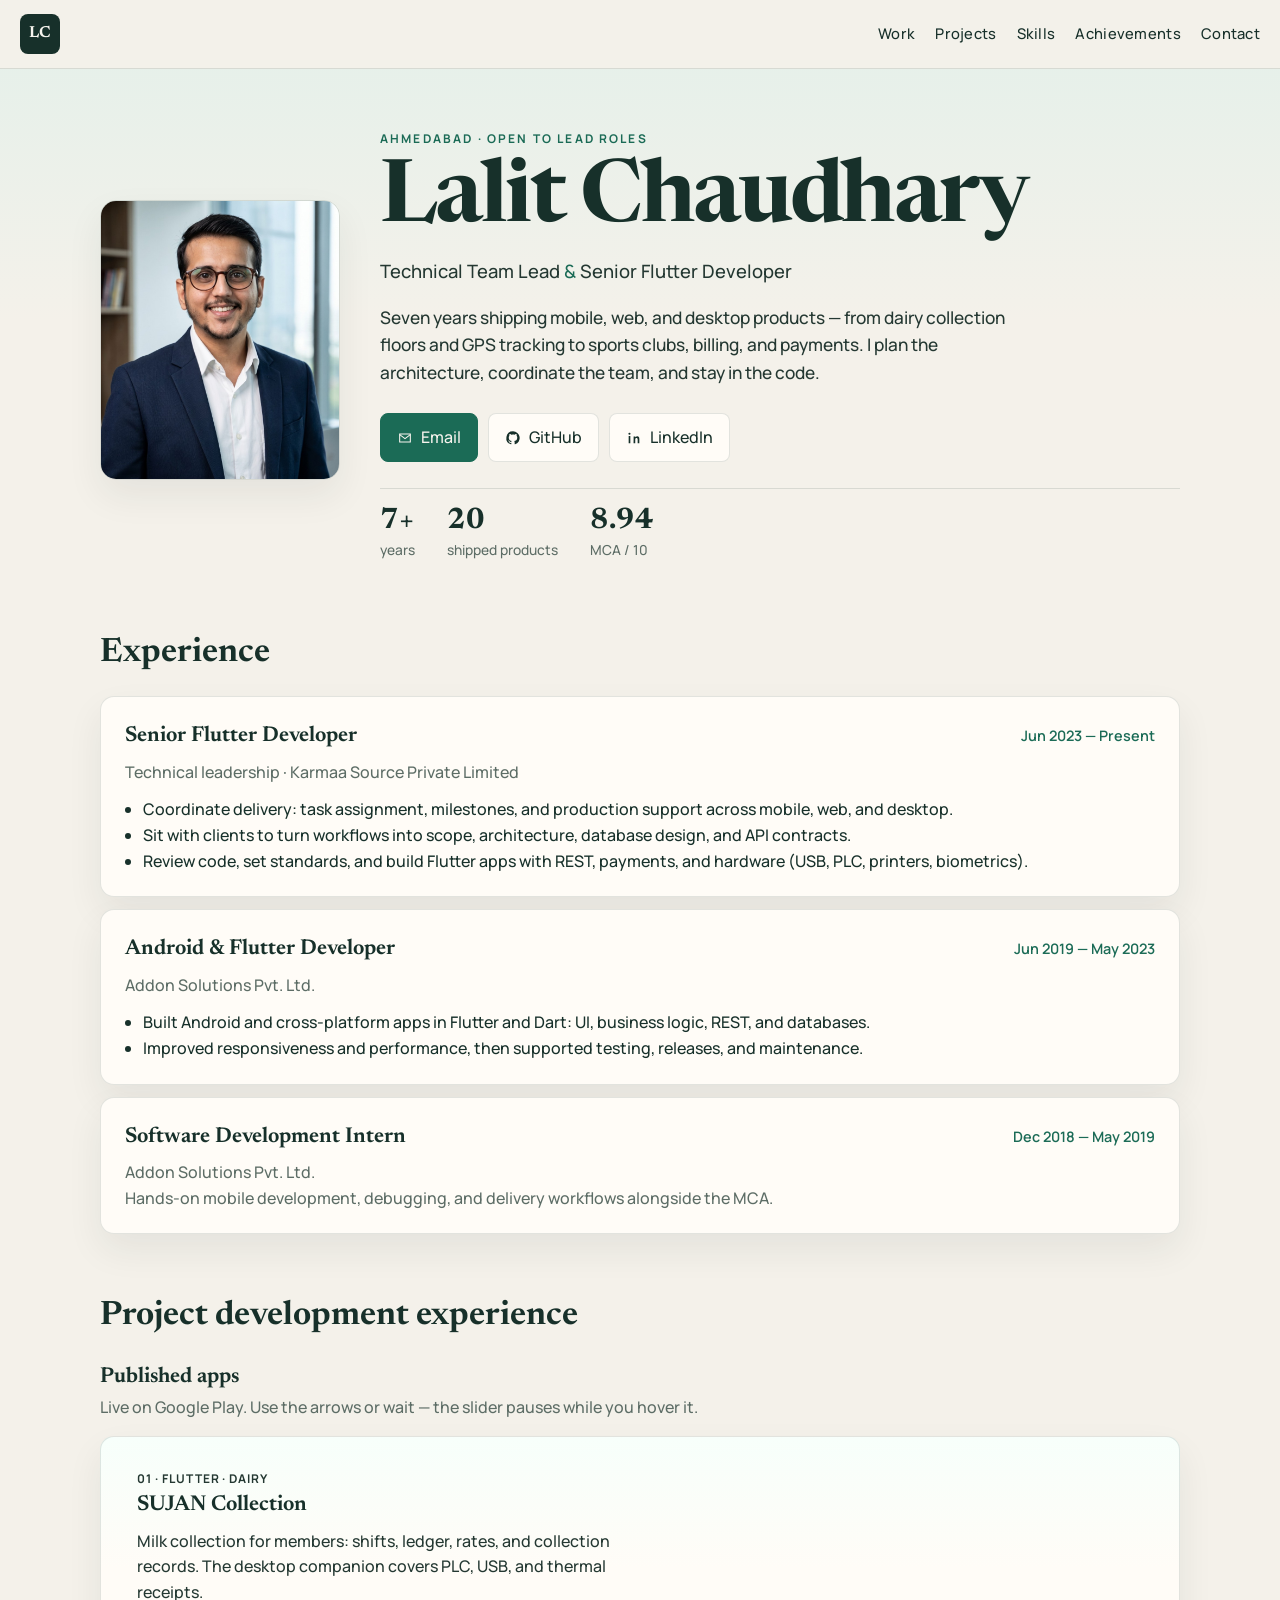
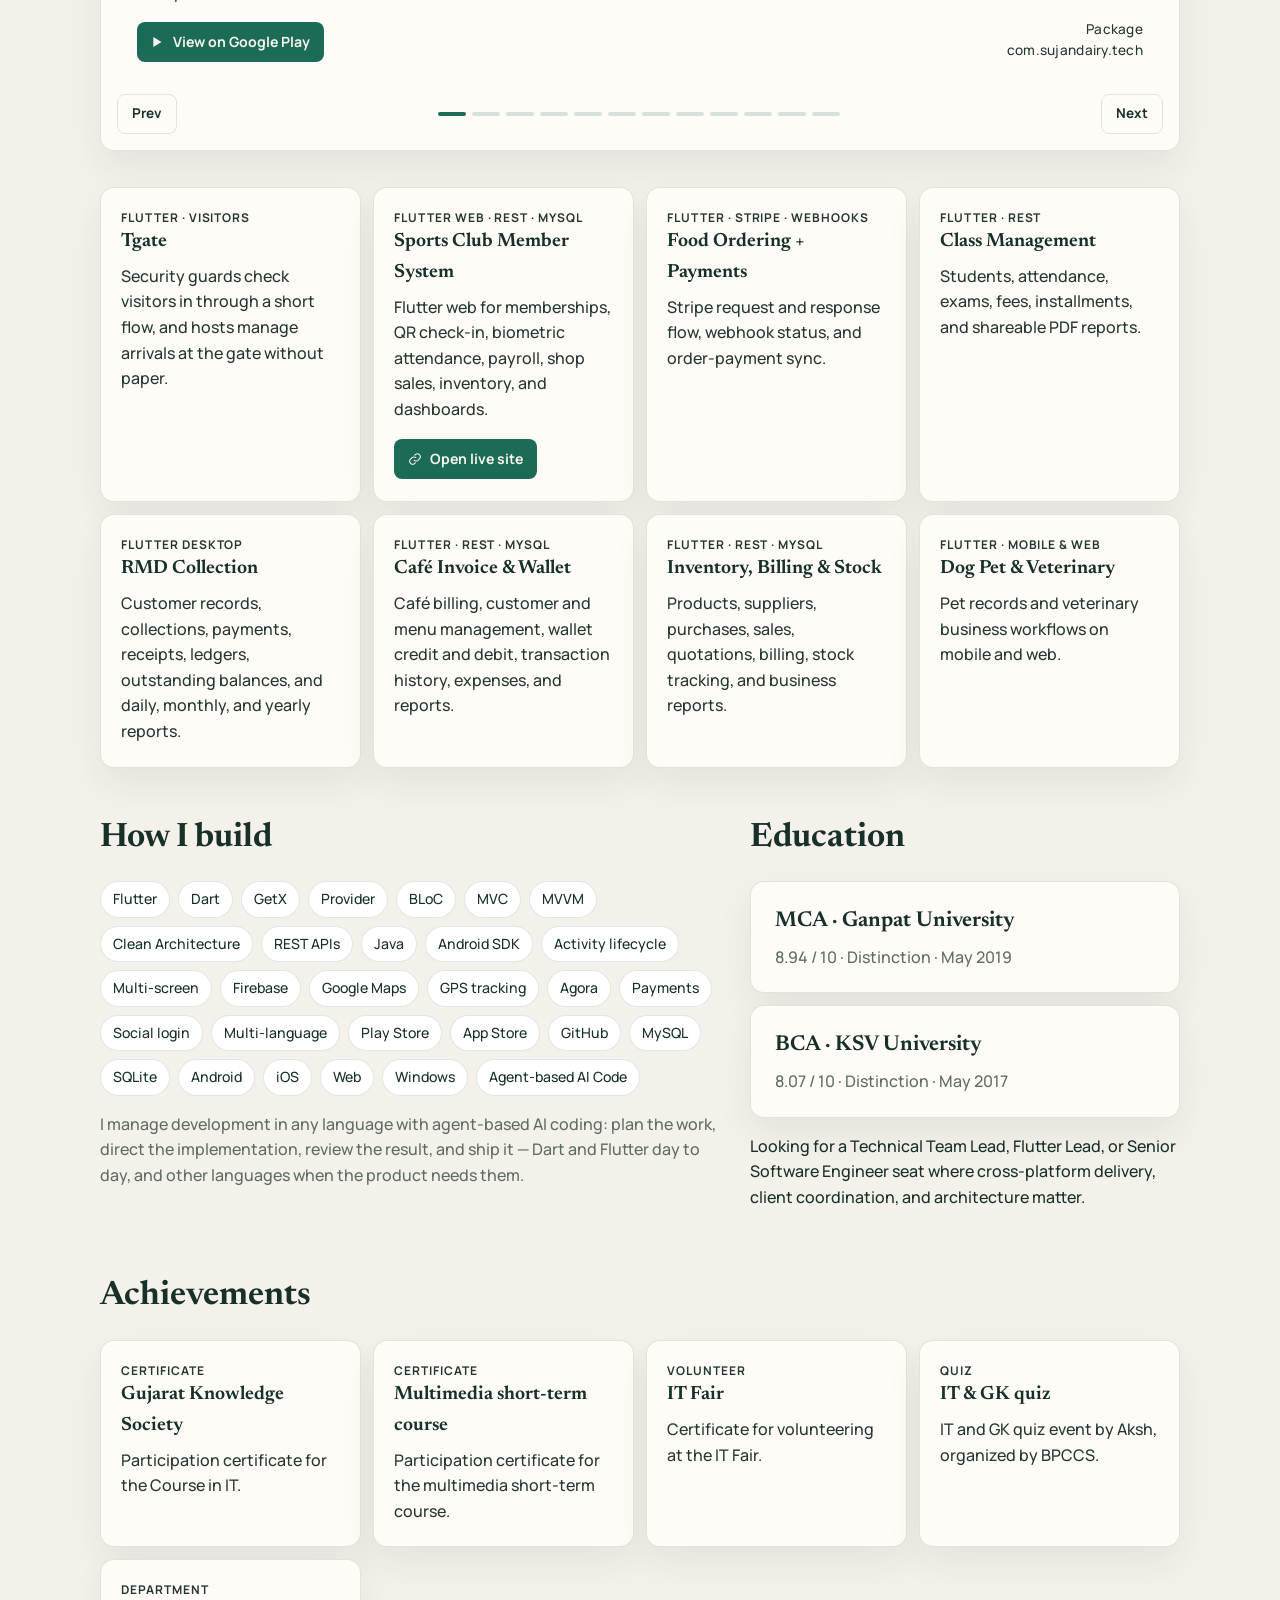
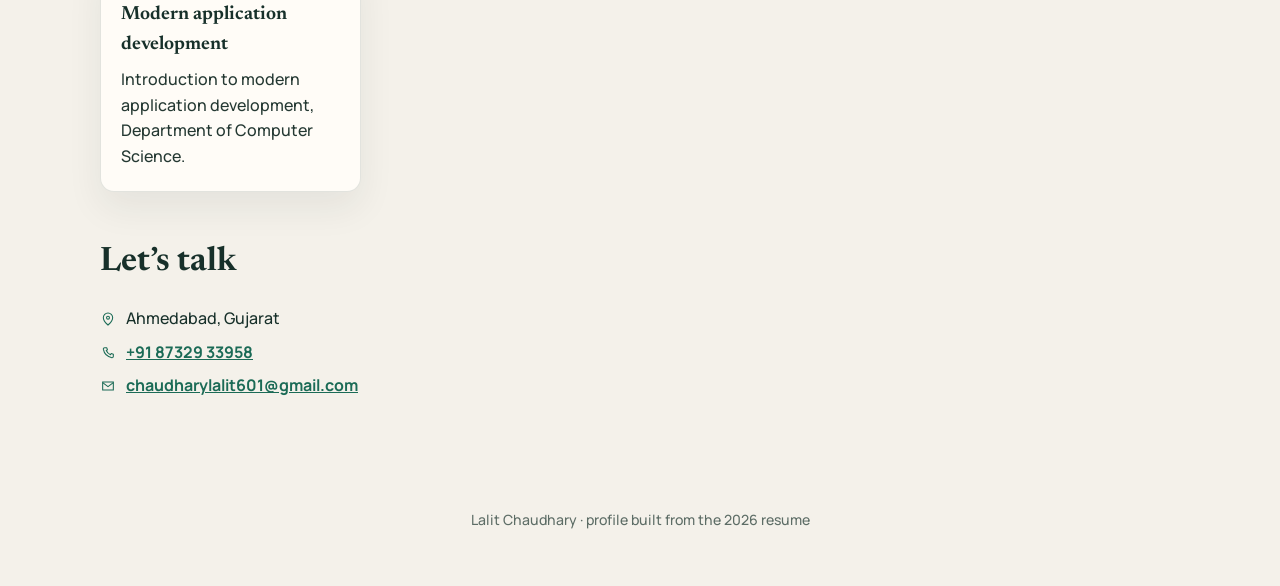
==== index.html @ fbc36daa "Remove the AndroidX skill tag. Co-authored-by: Cursor <cursoragent@cursor.com>" ====
<!DOCTYPE html>
<html lang="en">
<head>
  <meta charset="UTF-8" />
  <meta name="viewport" content="width=device-width, initial-scale=1" />
  <title>Lalit Chaudhary — Technical Team Lead | Senior Flutter Developer</title>
  <meta name="description" content="Lalit Chaudhary, Technical Team Lead and Senior Flutter Developer in Ahmedabad. 7+ years building mobile, web, and desktop software." />
  <link rel="preconnect" href="https://fonts.googleapis.com" />
  <link rel="preconnect" href="https://fonts.gstatic.com" crossorigin />
  <link href="https://fonts.googleapis.com/css2?family=Manrope:wght@400;500;600;700&family=Newsreader:opsz,wght@6..72,500;6..72,650&display=swap" rel="stylesheet" />
  <link rel="stylesheet" href="styles.css" />
</head>
<body>
  <header class="nav">
    <a class="mark" href="#top">LC</a>
    <nav>
      <a href="#work">Work</a>
      <a href="#projects">Projects</a>
      <a href="#skills">Skills</a>
      <a href="#achievements">Achievements</a>
      <a href="#contact">Contact</a>
    </nav>
  </header>

  <main id="top">
    <section class="hero">
      <img class="portrait rise" src="lalit.jpg" alt="Portrait of Lalit Chaudhary" width="280" height="320" />
      <div class="hero-copy">
      <p class="eyebrow rise">Ahmedabad · Open to lead roles</p>
      <h1 class="rise d1">Lalit Chaudhary</h1>
      <p class="role rise d2">Technical Team Lead <span>&amp;</span> Senior Flutter Developer</p>
      <p class="lede rise d3">
        Seven years shipping mobile, web, and desktop products — from dairy collection floors and GPS tracking to sports clubs, billing, and payments. I plan the architecture, coordinate the team, and stay in the code.
      </p>
      <div class="hero-actions rise d4">
        <a class="btn primary" href="mailto:chaudharylalit601@gmail.com"><svg viewBox="0 0 24 24" aria-hidden="true"><path d="M4 6h16v12H4z" fill="none" stroke="currentColor" stroke-width="1.6"/><path d="m4 7 8 6 8-6" fill="none" stroke="currentColor" stroke-width="1.6"/></svg>Email</a>
        <a class="btn" href="https://github.com/LalitChaudhary" target="_blank" rel="noopener"><svg viewBox="0 0 24 24" aria-hidden="true"><path fill="currentColor" d="M12 2a10 10 0 0 0-3.16 19.49c.5.09.68-.22.68-.48v-1.7c-2.78.6-3.37-1.34-3.37-1.34-.45-1.16-1.1-1.47-1.1-1.47-.9-.62.07-.6.07-.6 1 .07 1.53 1.03 1.53 1.03.89 1.52 2.34 1.08 2.91.83.09-.65.35-1.08.63-1.33-2.22-.25-4.56-1.11-4.56-4.95 0-1.09.39-1.99 1.03-2.69-.1-.25-.45-1.27.1-2.65 0 0 .84-.27 2.75 1.02A9.56 9.56 0 0 1 12 6.8c.85 0 1.7.11 2.5.34 1.9-1.29 2.74-1.02 2.74-1.02.55 1.38.2 2.4.1 2.65.64.7 1.03 1.6 1.03 2.69 0 3.85-2.34 4.7-4.57 4.95.36.31.68.92.68 1.86v2.76c0 .26.18.58.69.48A10 10 0 0 0 12 2z"/></svg>GitHub</a>
        <a class="btn" href="https://www.linkedin.com/in/lalit-chaudhary-b3b082170" target="_blank" rel="noopener"><svg viewBox="0 0 24 24" aria-hidden="true"><path fill="currentColor" d="M6.5 9H4V20h2.5zM5.2 4A1.6 1.6 0 1 0 5.2 7.2 1.6 1.6 0 0 0 5.2 4zM20 20h-2.5v-5.6c0-1.55-.55-2.4-1.7-2.4-1.05 0-1.6.7-1.86 1.38-.1.24-.08.57-.08.9V20H11.4s.04-9.4 0-10.4H13.9v1.62c.33-.55 1.2-1.82 3.05-1.82 2.16 0 3.05 1.42 3.05 4.12V20z"/></svg>LinkedIn</a>
      </div>
      <ul class="stats rise d5">
        <li><strong>7+</strong><span>years</span></li>
        <li><strong>20</strong><span>shipped products</span></li>
        <li><strong>8.94</strong><span>MCA / 10</span></li>
      </ul>
      </div>
    </section>

    <section id="work" class="panel">
      <h2>Experience</h2>
      <article class="job">
        <header>
          <div>
            <h3>Senior Flutter Developer</h3>
            <p>Technical leadership · Karmaa Source Private Limited</p>
          </div>
          <time>Jun 2023 — Present</time>
        </header>
        <ul>
          <li>Coordinate delivery: task assignment, milestones, and production support across mobile, web, and desktop.</li>
          <li>Sit with clients to turn workflows into scope, architecture, database design, and API contracts.</li>
          <li>Review code, set standards, and build Flutter apps with REST, payments, and hardware (USB, PLC, printers, biometrics).</li>
        </ul>
      </article>
      <article class="job">
        <header>
          <div>
            <h3>Android &amp; Flutter Developer</h3>
            <p>Addon Solutions Pvt. Ltd.</p>
          </div>
          <time>Jun 2019 — May 2023</time>
        </header>
        <ul>
          <li>Built Android and cross-platform apps in Flutter and Dart: UI, business logic, REST, and databases.</li>
          <li>Improved responsiveness and performance, then supported testing, releases, and maintenance.</li>
        </ul>
      </article>
      <article class="job">
        <header>
          <div>
            <h3>Software Development Intern</h3>
            <p>Addon Solutions Pvt. Ltd.</p>
          </div>
          <time>Dec 2018 — May 2019</time>
        </header>
        <p class="quiet">Hands-on mobile development, debugging, and delivery workflows alongside the MCA.</p>
      </article>
    </section>

    <section id="projects" class="panel">
      <h2>Project development experience</h2>
      <div class="section-head">
        <h3 class="block-title">Published apps</h3>
        <p class="quiet">Live on Google Play. Use the arrows or wait — the slider pauses while you hover it.</p>
      </div>
      <div class="slider" data-slider>
        <div class="viewport">
          <div class="track">
            <article class="slide">
              <div>
                <p class="tag">01 · Flutter · Dairy</p>
                <h3>SUJAN Collection</h3>
                <p>Milk collection for members: shifts, ledger, rates, and collection records. The desktop companion covers PLC, USB, and thermal receipts.</p>
                <a class="store-link" href="https://play.google.com/store/apps/details?id=com.sujandairy.tech&amp;hl=en_IN" target="_blank" rel="noopener">View on Google Play</a>
              </div>
              <p class="slide-note">Package<br />com.sujandairy.tech</p>
            </article>
            <article class="slide">
              <div>
                <p class="tag">02 · Flutter · Farmers</p>
                <h3>Sujan Dairy Farmers</h3>
                <p>Farmer-facing Sujan app for collection records, payments, and the ledger farmers check from their phone.</p>
                <a class="store-link" href="https://play.google.com/store/apps/details?id=com.sujandairy.milk.farmers&amp;hl=en" target="_blank" rel="noopener">View on Google Play</a>
              </div>
              <p class="slide-note">Package<br />com.sujandairy.milk.farmers</p>
            </article>
            <article class="slide">
              <div>
                <p class="tag">03 · Flutter · Vision</p>
                <h3>Sujan Vision</h3>
                <p>Sujan dairy vision app for the field workflows that sit alongside collection and supervisor tools.</p>
                <a class="store-link" href="https://play.google.com/store/apps/details?id=com.sujan.dairy.vision&amp;hl=en" target="_blank" rel="noopener">View on Google Play</a>
              </div>
              <p class="slide-note">Package<br />com.sujan.dairy.vision</p>
            </article>
            <article class="slide">
              <div>
                <p class="tag">04 · Flutter · Routes</p>
                <h3>Sujan Supervisor</h3>
                <p>Supervisor access for village, area, and route assignments, farmer records, route-wise collection, FAT/SNF, rates, payments, and reports.</p>
                <a class="store-link" href="https://play.google.com/store/apps/details?id=com.sujan.dairy.supervisor&amp;hl=en" target="_blank" rel="noopener">View on Google Play</a>
              </div>
              <p class="slide-note">Package<br />com.sujan.dairy.supervisor</p>
            </article>
            <article class="slide">
              <div>
                <p class="tag">05 · Flutter · Operations</p>
                <h3>KDS</h3>
                <p>Dairy operations for sales, dispatch, suppliers, products, payments, and reports. Desktop tools connect analyzers, scales, and printers.</p>
                <a class="store-link" href="https://play.google.com/store/apps/details?id=com.milk.kds&amp;hl=en_IN" target="_blank" rel="noopener">View on Google Play</a>
              </div>
              <p class="slide-note">Package<br />com.milk.kds</p>
            </article>
            <article class="slide">
              <div>
                <p class="tag">06 · Flutter · Farmers</p>
                <h3>KFA Farmer</h3>
                <p>Farmer profiles, milk collection records, payment history, a farmer ledger, and a dashboard tied to the dairy backend.</p>
                <a class="store-link" href="https://play.google.com/store/apps/details?id=com.milk.farmers&amp;hl=en_IN" target="_blank" rel="noopener">View on Google Play</a>
              </div>
              <p class="slide-note">Package<br />com.milk.farmers</p>
            </article>
            <article class="slide">
              <div>
                <p class="tag">07 · Flutter · GPS</p>
                <h3>True Track</h3>
                <p>Live GPS tracking with location services, route history, API sync, and the screens people use in the field.</p>
                <a class="store-link" href="https://play.google.com/store/apps/details?id=com.truetrack&amp;hl=en_IN" target="_blank" rel="noopener">View on Google Play</a>
              </div>
              <p class="slide-note">Package<br />com.truetrack</p>
            </article>
            <article class="slide">
              <div>
                <p class="tag">08 · Flutter · Field</p>
                <h3>Employee Tracking</h3>
                <p>Check-in and check-out, visit scheduling, activity tracking, expense management, and notifications.</p>
                <a class="store-link" href="https://play.google.com/store/apps/details?id=com.mybackofficework&amp;hl=en" target="_blank" rel="noopener">View on Google Play</a>
              </div>
              <p class="slide-note">Package<br />com.mybackofficework</p>
            </article>
            <article class="slide">
              <div>
                <p class="tag">09 · Android · Music</p>
                <h3>Caltex Music</h3>
                <p>Persian music and video catalog from Caltex Records, with legendary artists and new talent.</p>
                <a class="store-link" href="https://play.google.com/store/apps/details?id=com.caltexmusic.app&amp;hl=en" target="_blank" rel="noopener">View on Google Play</a>
              </div>
              <p class="slide-note">Package<br />com.caltexmusic.app</p>
            </article>
            <article class="slide">
              <div>
                <p class="tag">10 · Android · Vehicles</p>
                <h3>Autoly</h3>
                <p>Vehicle services, repairs, maintenance, and expense tracking so owners can watch costs and vehicle health.</p>
                <a class="store-link" href="https://play.google.com/store/apps/details?id=com.addon.autoly&amp;hl=en" target="_blank" rel="noopener">View on Google Play</a>
              </div>
              <p class="slide-note">Package<br />com.addon.autoly</p>
            </article>
            <article class="slide">
              <div>
                <p class="tag">11 · Android · Partners</p>
                <h3>Autoly Crew</h3>
                <p>Partner app for Autoly businesses to run their workshop work.</p>
                <a class="store-link" href="https://play.google.com/store/apps/details?id=com.addon.autoly.crew" target="_blank" rel="noopener">View on Google Play</a>
              </div>
              <p class="slide-note">Package<br />com.addon.autoly.crew</p>
            </article>
            <article class="slide">
              <div>
                <p class="tag">12 · Flutter · Branding</p>
                <h3>UpBrand</h3>
                <p>Social media banners, graphics, and brand designs for Android.</p>
                <a class="store-link" href="https://play.google.com/store/apps/details?id=com.upbrandapp" target="_blank" rel="noopener">View on Google Play</a>
              </div>
              <p class="slide-note">Package<br />com.upbrandapp</p>
            </article>
          </div>
        </div>
        <div class="slider-bar">
          <button type="button" class="slider-btn" data-prev aria-label="Previous app">Prev</button>
          <div class="dots" data-dots></div>
          <button type="button" class="slider-btn" data-next aria-label="Next app">Next</button>
        </div>
      </div>
      <div class="grid">
        <article class="card">
          <p class="tag">Flutter · Visitors</p>
          <h3>Tgate</h3>
          <p>Security guards check visitors in through a short flow, and hosts manage arrivals at the gate without paper.</p>
        </article>
        <article class="card">
          <p class="tag">Flutter Web · REST · MySQL</p>
          <h3>Sports Club Member System</h3>
          <p>Flutter web for memberships, QR check-in, biometric attendance, payroll, shop sales, inventory, and dashboards.</p>
          <a class="store-link web" href="https://stag7star.in/" target="_blank" rel="noopener">Open live site</a>
        </article>
        <article class="card">
          <p class="tag">Flutter · Stripe · Webhooks</p>
          <h3>Food Ordering + Payments</h3>
          <p>Stripe request and response flow, webhook status, and order-payment sync.</p>
        </article>
        <article class="card">
          <p class="tag">Flutter · REST</p>
          <h3>Class Management</h3>
          <p>Students, attendance, exams, fees, installments, and shareable PDF reports.</p>
        </article>
        <article class="card">
          <p class="tag">Flutter Desktop</p>
          <h3>RMD Collection</h3>
          <p>Customer records, collections, payments, receipts, ledgers, outstanding balances, and daily, monthly, and yearly reports.</p>
        </article>
        <article class="card">
          <p class="tag">Flutter · REST · MySQL</p>
          <h3>Café Invoice &amp; Wallet</h3>
          <p>Café billing, customer and menu management, wallet credit and debit, transaction history, expenses, and reports.</p>
        </article>
        <article class="card">
          <p class="tag">Flutter · REST · MySQL</p>
          <h3>Inventory, Billing &amp; Stock</h3>
          <p>Products, suppliers, purchases, sales, quotations, billing, stock tracking, and business reports.</p>
        </article>
        <article class="card">
          <p class="tag">Flutter · Mobile &amp; Web</p>
          <h3>Dog Pet &amp; Veterinary</h3>
          <p>Pet records and veterinary business workflows on mobile and web.</p>
        </article>
      </div>
    </section>

    <section id="skills" class="panel split">
      <div>
        <h2>How I build</h2>
        <ul class="pills">
          <li>Flutter</li><li>Dart</li><li>GetX</li><li>Provider</li><li>BLoC</li>
          <li>MVC</li><li>MVVM</li><li>Clean Architecture</li><li>REST APIs</li>
          <li>Java</li><li>Android SDK</li><li>Activity lifecycle</li>
          <li>Multi-screen</li><li>Firebase</li><li>Google Maps</li><li>GPS tracking</li>
          <li>Agora</li><li>Payments</li><li>Social login</li><li>Multi-language</li>
          <li>Play Store</li><li>App Store</li><li>GitHub</li>
          <li>MySQL</li><li>SQLite</li><li>Android</li><li>iOS</li><li>Web</li><li>Windows</li>
          <li>Agent-based AI Code</li>
        </ul>
        <p class="quiet">I manage development in any language with agent-based AI coding: plan the work, direct the implementation, review the result, and ship it — Dart and Flutter day to day, and other languages when the product needs them.</p>
      </div>
      <div>
        <h2>Education</h2>
        <article class="edu">
          <h3>MCA · Ganpat University</h3>
          <p>8.94 / 10 · Distinction · May 2019</p>
        </article>
        <article class="edu">
          <h3>BCA · KSV University</h3>
          <p>8.07 / 10 · Distinction · May 2017</p>
        </article>
        <p class="objective">Looking for a Technical Team Lead, Flutter Lead, or Senior Software Engineer seat where cross-platform delivery, client coordination, and architecture matter.</p>
      </div>
    </section>

    <section id="achievements" class="panel">
      <h2>Achievements</h2>
      <div class="grid">
        <article class="card">
          <p class="tag">Certificate</p>
          <h3>Gujarat Knowledge Society</h3>
          <p>Participation certificate for the Course in IT.</p>
        </article>
        <article class="card">
          <p class="tag">Certificate</p>
          <h3>Multimedia short-term course</h3>
          <p>Participation certificate for the multimedia short-term course.</p>
        </article>
        <article class="card">
          <p class="tag">Volunteer</p>
          <h3>IT Fair</h3>
          <p>Certificate for volunteering at the IT Fair.</p>
        </article>
        <article class="card">
          <p class="tag">Quiz</p>
          <h3>IT &amp; GK quiz</h3>
          <p>IT and GK quiz event by Aksh, organized by BPCCS.</p>
        </article>
        <article class="card">
          <p class="tag">Department</p>
          <h3>Modern application development</h3>
          <p>Introduction to modern application development, Department of Computer Science.</p>
        </article>
      </div>
    </section>

    <section id="contact" class="panel contact">
      <h2>Let’s talk</h2>
      <p class="contact-line"><svg viewBox="0 0 24 24" aria-hidden="true"><path d="M12 21s7-6.2 7-11a7 7 0 1 0-14 0c0 4.8 7 11 7 11z" fill="none" stroke="currentColor" stroke-width="1.6"/><circle cx="12" cy="10" r="2.2" fill="none" stroke="currentColor" stroke-width="1.6"/></svg>Ahmedabad, Gujarat</p>
      <p class="contact-line"><svg viewBox="0 0 24 24" aria-hidden="true"><path d="M7 4h3l1.2 3.2-1.8 1.1a12 12 0 0 0 6.3 6.3l1.1-1.8L20 14v3a2 2 0 0 1-2.2 2A16 16 0 0 1 5 6.2 2 2 0 0 1 7 4z" fill="none" stroke="currentColor" stroke-width="1.6" stroke-linejoin="round"/></svg><a href="tel:+918732933958">+91 87329 33958</a></p>
      <p class="contact-line"><svg viewBox="0 0 24 24" aria-hidden="true"><path d="M4 6h16v12H4z" fill="none" stroke="currentColor" stroke-width="1.6"/><path d="m4 7 8 6 8-6" fill="none" stroke="currentColor" stroke-width="1.6"/></svg><a href="mailto:chaudharylalit601@gmail.com">chaudharylalit601@gmail.com</a></p>
    </section>
  </main>

  <footer>
    <p>Lalit Chaudhary · profile built from the 2026 resume</p>
  </footer>
  <script src="main.js"></script>
</body>
</html>
---- styles.css ----
:root {
  --ink: #17302a;
  --paper: #f4f1ea;
  --muted: #5d6d66;
  --line: rgba(23, 48, 42, 0.12);
  --accent: #1b6b56;
  --brass: #1b6b56;
  --card: #fffcf7;
  --shadow: 0 16px 36px rgba(23, 48, 42, 0.07);
}

* { box-sizing: border-box; }
html { scroll-behavior: smooth; }
body {
  margin: 0;
  color: var(--ink);
  background:
    linear-gradient(180deg, #e3f0ea 0%, transparent 320px),
    var(--paper);
  font-family: Manrope, "Segoe UI", sans-serif;
  font-weight: 500;
  line-height: 1.6;
}

.nav {
  position: sticky;
  top: 0;
  z-index: 5;
  display: flex;
  flex-wrap: wrap;
  justify-content: space-between;
  align-items: center;
  gap: 10px 16px;
  padding: 14px 20px;
  backdrop-filter: blur(16px);
  background: rgba(244, 241, 234, 0.9);
  border-bottom: 1px solid var(--line);
}
.nav a { color: var(--ink); text-decoration: none; }
.nav nav { display: flex; flex-wrap: wrap; gap: 16px 20px; font-size: 0.92rem; letter-spacing: 0.02em; }
.nav nav a { position: relative; }
.nav nav a::after {
  content: "";
  position: absolute;
  left: 0;
  bottom: -4px;
  width: 100%;
  height: 1px;
  background: var(--accent);
  transform: scaleX(0);
  transform-origin: left;
  transition: transform 0.3s ease;
}
.nav nav a:hover::after { transform: scaleX(1); }
.mark {
  width: 40px;
  height: 40px;
  display: grid;
  place-items: center;
  border-radius: 8px;
  background: var(--ink);
  color: #f7f4ee !important;
  font-family: Newsreader, Georgia, serif;
  font-weight: 650;
}

main { width: min(1080px, calc(100% - 40px)); margin: 0 auto; padding-bottom: 72px; }

.hero {
  padding: 48px 0 28px;
  display: grid;
  grid-template-columns: 240px 1fr;
  gap: 40px;
  align-items: center;
}
.portrait {
  width: 240px;
  height: 280px;
  object-fit: cover;
  object-position: center 18%;
  border-radius: 16px;
  border: 1px solid var(--line);
  box-shadow: var(--shadow);
}
.eyebrow {
  letter-spacing: 0.18em;
  text-transform: uppercase;
  font-size: 0.75rem;
  color: var(--accent);
  font-weight: 700;
}
h1, h2, h3 { font-family: Newsreader, Georgia, serif; font-weight: 650; }
h1 {
  font-size: clamp(2.15rem, 8vw, 5.4rem);
  line-height: 0.96;
  margin: 12px 0 14px;
  letter-spacing: -0.03em;
}
.role { font-size: 1.15rem; margin: 0 0 14px; color: #243832; }
.role span { color: var(--brass); }
.lede { max-width: 640px; font-size: 1.08rem; color: #243832; font-weight: 500; }
.hero-actions { display: flex; flex-wrap: wrap; gap: 10px; margin: 26px 0; }
.btn {
  display: inline-flex;
  align-items: center;
  gap: 8px;
  text-decoration: none;
  color: var(--ink);
  border: 1px solid var(--line);
  background: var(--card);
  padding: 11px 16px;
  border-radius: 8px;
  transition: background 0.25s ease, border-color 0.25s ease, color 0.25s ease;
}
.btn svg, .contact-line svg { width: 16px; height: 16px; flex: none; }
.btn:hover { border-color: var(--accent); color: var(--accent); }
.btn.primary { background: var(--accent); color: #f7f4ee; border-color: var(--accent); }
.btn.primary:hover { background: var(--ink); color: #f7f4ee; border-color: var(--ink); }

.stats {
  list-style: none;
  display: flex;
  gap: 32px;
  padding: 18px 0 0;
  margin: 8px 0 0;
  border-top: 1px solid var(--line);
}
.stats strong {
  display: block;
  font-family: Newsreader, Georgia, serif;
  font-size: 1.85rem;
  line-height: 1;
}
.stats span { color: var(--muted); font-size: 0.86rem; }

.rise { animation: rise 0.8s ease both; }
.d1 { animation-delay: 0.06s; }
.d2 { animation-delay: 0.12s; }
.d3 { animation-delay: 0.18s; }
.d4 { animation-delay: 0.24s; }
.d5 { animation-delay: 0.3s; }
@keyframes rise {
  from { opacity: 0; transform: translateY(14px); }
  to { opacity: 1; transform: none; }
}

.panel { padding: 36px 0 8px; }
h2 { font-size: 2.1rem; margin: 0 0 16px; }
.block-title { font-size: 1.35rem; margin: 4px 0 8px; }
.section-head p { margin: -8px 0 16px; }

.job, .card, .edu, .slider {
  background: var(--card);
  border: 1px solid var(--line);
  border-radius: 14px;
  box-shadow: var(--shadow);
}
.job, .edu { padding: 22px 24px; margin-bottom: 12px; }
.job header {
  display: flex;
  justify-content: space-between;
  gap: 16px;
  align-items: baseline;
}
.job h3, .card h3, .edu h3, .slide h3 { margin: 0 0 6px; font-size: 1.35rem; }
.job p, .edu p { margin: 0; color: var(--muted); }
.job ul { margin: 12px 0 0; padding-left: 18px; }
.job time { color: var(--brass); font-size: 0.9rem; white-space: nowrap; font-weight: 600; }
.quiet { color: var(--muted); }

.slider { overflow: hidden; background: linear-gradient(180deg, #f7fffb 0%, var(--card) 42%); margin-bottom: 36px; }
.viewport { overflow: hidden; width: 100%; }
.track { display: flex; transition: transform 0.55s cubic-bezier(0.22, 0.7, 0.2, 1); }
.slide {
  flex: 0 0 100%;
  width: 100%;
  max-width: 100%;
  display: grid;
  grid-template-columns: 1.4fr 0.6fr;
  gap: 24px;
  padding: 32px 36px 24px;
  align-items: end;
}
.slide p { margin: 0; max-width: 52ch; color: #243832; }
.slide-note {
  justify-self: end;
  text-align: right;
  color: var(--muted);
  font-size: 0.85rem;
  letter-spacing: 0.02em;
}
.tag {
  color: var(--accent);
  font-size: 0.75rem;
  letter-spacing: 0.08em;
  text-transform: uppercase;
  font-weight: 700;
  margin: 0 0 10px;
}
.store-link {
  display: inline-flex;
  align-items: center;
  gap: 8px;
  margin-top: 16px;
  color: #f7f4ee;
  background: var(--accent);
  text-decoration: none;
  font-weight: 700;
  font-size: 0.88rem;
  padding: 9px 14px;
  border-radius: 8px;
  transition: background 0.25s ease;
}
.store-link::before,
.store-link.web::before {
  content: "";
  width: 14px;
  height: 14px;
  background: currentColor;
  -webkit-mask: var(--ico) center / contain no-repeat;
  mask: var(--ico) center / contain no-repeat;
}
.store-link { --ico: url("data:image/svg+xml,%3Csvg xmlns='http://www.w3.org/2000/svg' viewBox='0 0 24 24'%3E%3Cpath fill='black' d='M4 3.5v17l14-8.5z'/%3E%3C/svg%3E"); }
.store-link.web { --ico: url("data:image/svg+xml,%3Csvg xmlns='http://www.w3.org/2000/svg' viewBox='0 0 24 24'%3E%3Cpath fill='none' stroke='black' stroke-width='1.8' d='M10 14a5 5 0 0 0 7.1.2l2.4-2.4a5 5 0 0 0-7.1-7.1L11 6M14 10a5 5 0 0 0-7.1-.2L4.5 12.2a5 5 0 0 0 7.1 7.1L13 18'/%3E%3C/svg%3E"); }
.card .store-link + .store-link { margin-left: 8px; }
.contact-line {
  display: flex;
  align-items: center;
  gap: 10px;
  margin: 8px 0;
}
.contact-line svg { color: var(--accent); }
.slider-bar {
  display: flex;
  align-items: center;
  justify-content: space-between;
  gap: 12px;
  padding: 8px 16px 16px;
}
.slider-btn {
  border: 1px solid var(--line);
  background: transparent;
  color: var(--ink);
  font: inherit;
  font-weight: 700;
  font-size: 0.85rem;
  padding: 8px 14px;
  border-radius: 8px;
  cursor: pointer;
}
.slider-btn:hover { border-color: var(--accent); color: var(--accent); }
.dots { display: flex; flex-wrap: wrap; justify-content: center; gap: 6px; }
.dots button {
  width: 28px;
  height: 4px;
  border: 0;
  padding: 0;
  border-radius: 99px;
  background: #d5e2db;
  cursor: pointer;
}
.dots button[aria-current="true"] { background: var(--accent); }

.grid {
  display: grid;
  grid-template-columns: repeat(auto-fit, minmax(230px, 1fr));
  gap: 12px;
}
.card { margin: 0; padding: 20px 20px 22px; }
.card p { margin: 0; color: #243832; }
.card h3 { font-size: 1.2rem; }
.wait { opacity: 0; transform: translateY(12px); }
.wait.in { animation: rise 0.65s ease forwards; }

.split {
  display: grid;
  grid-template-columns: 1.3fr 0.9fr;
  gap: 28px;
}
.pills { list-style: none; display: flex; flex-wrap: wrap; gap: 8px; padding: 0; }
.pills li {
  background: #fff;
  border: 1px solid var(--line);
  border-radius: 999px;
  padding: 6px 12px;
  font-size: 0.88rem;
}
.objective { margin-top: 16px; }
.contact a { color: var(--accent); font-weight: 700; }
footer {
  text-align: center;
  color: var(--muted);
  padding: 8px 16px 40px;
  font-size: 0.88rem;
}

@media (max-width: 1024px) {
  .hero { grid-template-columns: 200px 1fr; gap: 28px; }
  .portrait { width: 200px; height: 240px; }
  .slide { grid-template-columns: 1fr; padding: 28px 24px 12px; }
  .slide-note { justify-self: start; text-align: left; margin-top: 18px; }
  h2 { font-size: 1.8rem; }
}

@media (max-width: 760px) {
  main { width: min(1080px, calc(100% - 28px)); }
  .nav { padding: 12px 14px; }
  .nav nav { gap: 10px 14px; font-size: 0.84rem; }
  .split, .job header, .slide { display: block; }
  .job time { display: block; margin-top: 6px; }
  .hero { padding-top: 24px; display: block; }
  .portrait { width: min(220px, 62vw); height: 250px; margin-bottom: 16px; }
  .role, .lede { font-size: 1rem; }
  .stats { flex-wrap: wrap; gap: 18px 28px; }
  .slide { padding: 22px 16px 8px; }
  .slider-bar { flex-wrap: wrap; }
  .slider-btn { min-height: 40px; }
  .dots { order: 3; width: 100%; }
  .dots button { width: 16px; }
  .grid { grid-template-columns: 1fr; }
  .card .store-link + .store-link { margin-left: 0; margin-top: 10px; }
  .contact-line { align-items: flex-start; }
}

@media (max-width: 420px) {
  .hero-actions .btn { width: 100%; justify-content: center; }
  .stats strong { font-size: 1.55rem; }
}

@media (prefers-reduced-motion: reduce) {
  .rise, .wait.in, .track { animation: none; transition: none; }
}
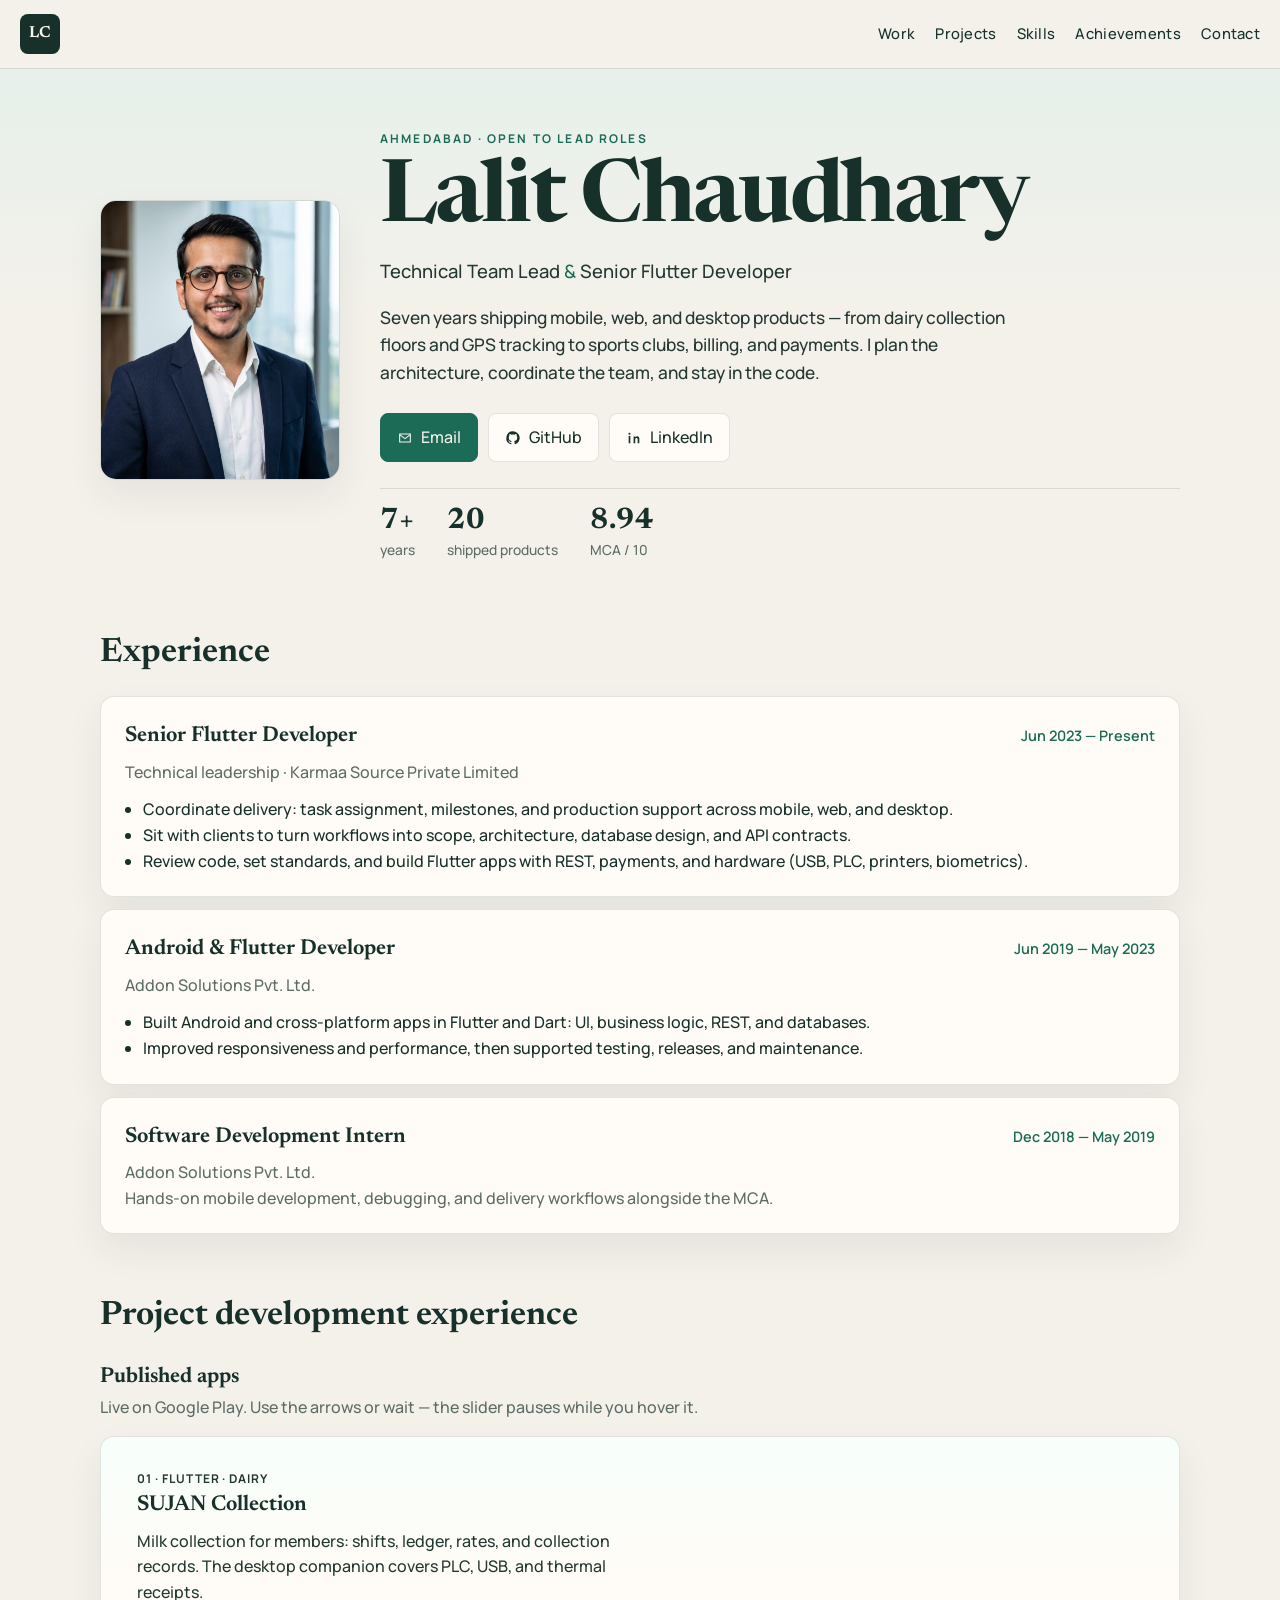
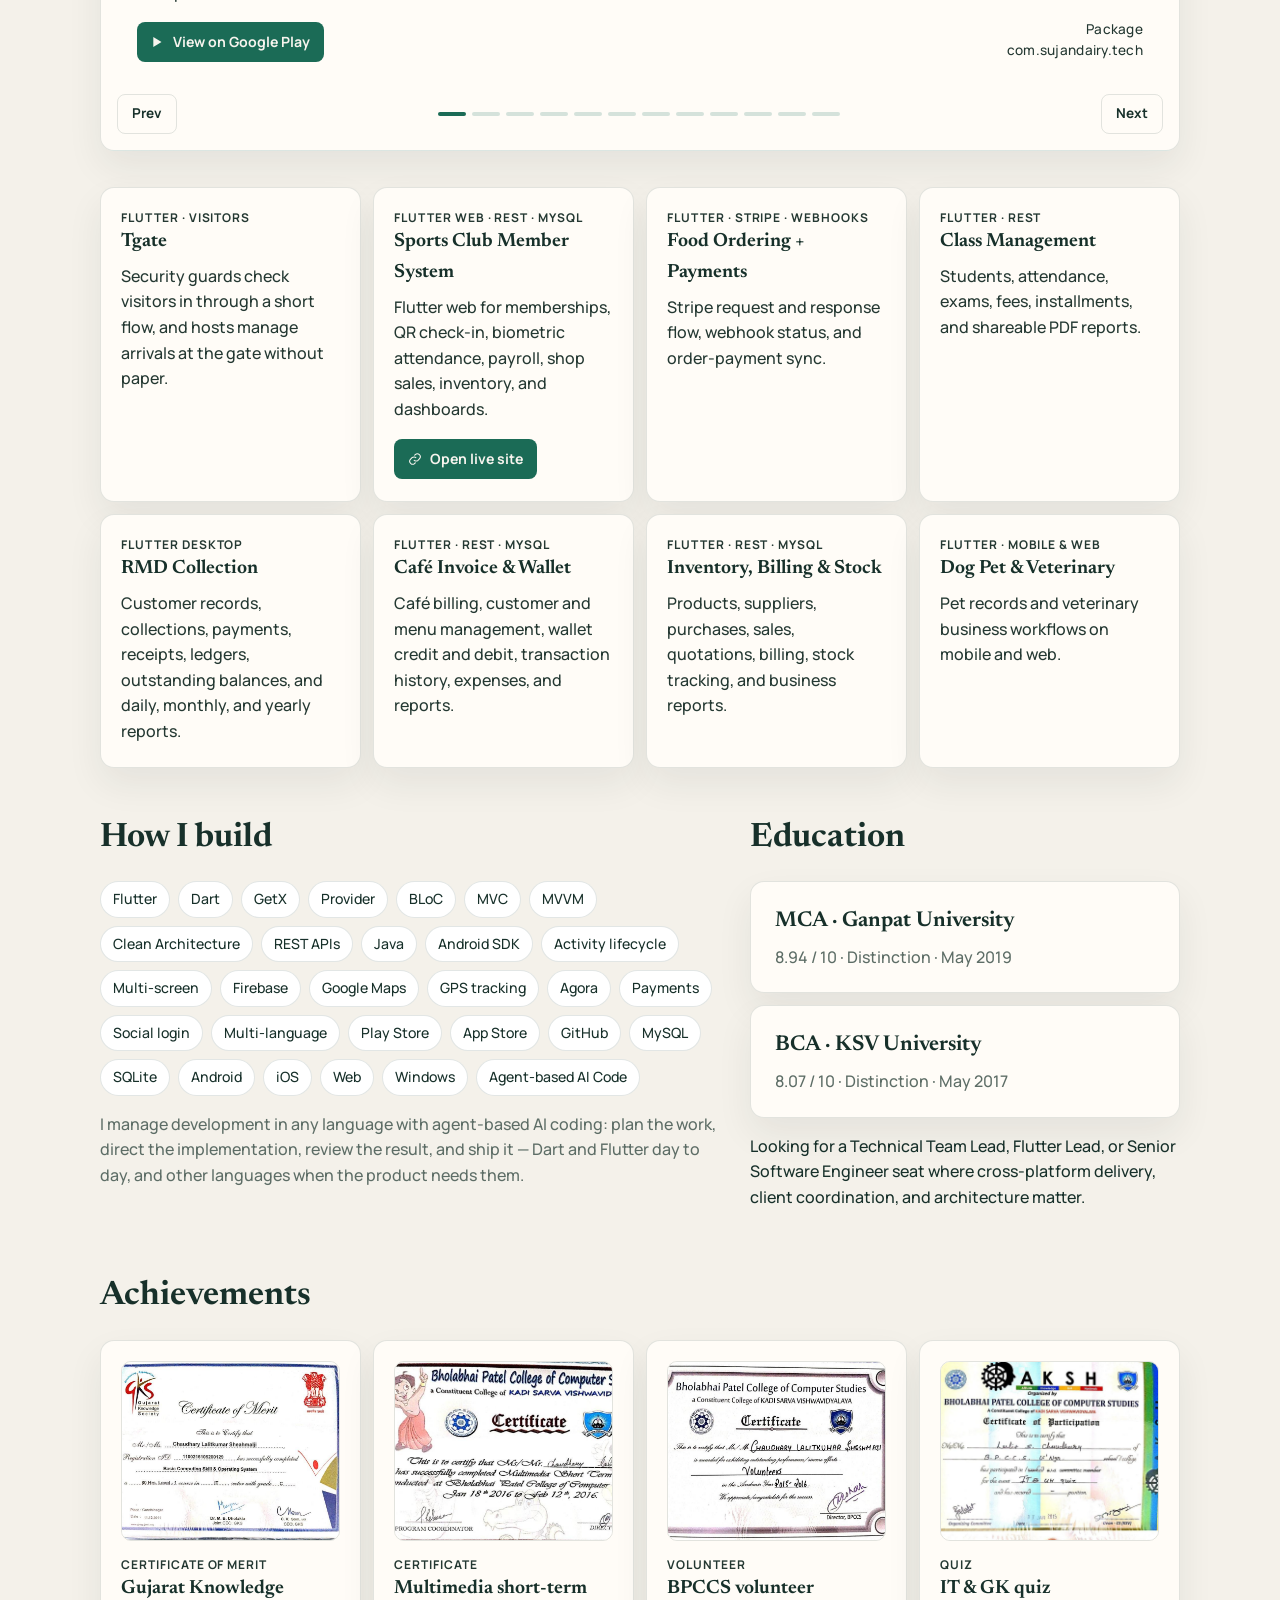
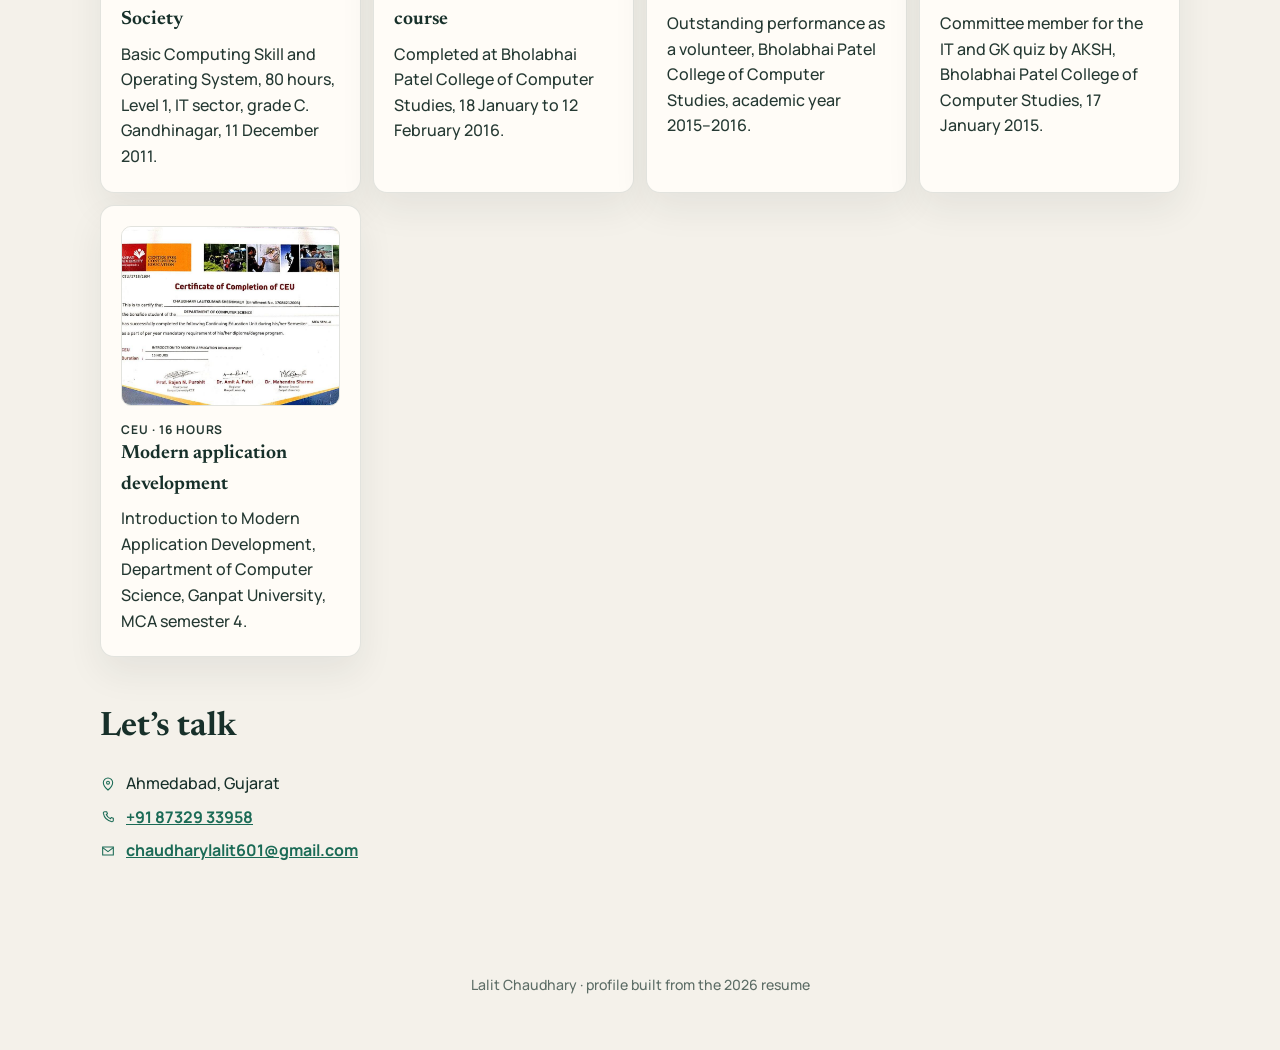
==== commit d4d55a62: "Show each achievement with its certificate photo. Co-authored-by: Cursor <cursoragent@cursor.com>" ====
--- a/index.html
+++ b/index.html
@@ -287,31 +287,36 @@
 
     <section id="achievements" class="panel">
       <h2>Achievements</h2>
-      <div class="grid">
-        <article class="card">
-          <p class="tag">Certificate</p>
+      <div class="grid certs">
+        <article class="card">
+          <a href="certificates/gks-it.jpg" target="_blank" rel="noopener"><img class="cert" src="certificates/gks-it.jpg" alt="Gujarat Knowledge Society certificate for Basic Computing Skill and Operating System" /></a>
+          <p class="tag">Certificate of merit</p>
           <h3>Gujarat Knowledge Society</h3>
-          <p>Participation certificate for the Course in IT.</p>
-        </article>
-        <article class="card">
+          <p>Basic Computing Skill and Operating System, 80 hours, Level 1, IT sector, grade C. Gandhinagar, 11 December 2011.</p>
+        </article>
+        <article class="card">
+          <a href="certificates/multimedia.jpg" target="_blank" rel="noopener"><img class="cert" src="certificates/multimedia.jpg" alt="Multimedia short-term course certificate" /></a>
           <p class="tag">Certificate</p>
           <h3>Multimedia short-term course</h3>
-          <p>Participation certificate for the multimedia short-term course.</p>
-        </article>
-        <article class="card">
+          <p>Completed at Bholabhai Patel College of Computer Studies, 18 January to 12 February 2016.</p>
+        </article>
+        <article class="card">
+          <a href="certificates/volunteer.jpg" target="_blank" rel="noopener"><img class="cert" src="certificates/volunteer.jpg" alt="Volunteer certificate from Bholabhai Patel College" /></a>
           <p class="tag">Volunteer</p>
-          <h3>IT Fair</h3>
-          <p>Certificate for volunteering at the IT Fair.</p>
-        </article>
-        <article class="card">
+          <h3>BPCCS volunteer</h3>
+          <p>Outstanding performance as a volunteer, Bholabhai Patel College of Computer Studies, academic year 2015–2016.</p>
+        </article>
+        <article class="card">
+          <a href="certificates/it-gk-quiz.jpg" target="_blank" rel="noopener"><img class="cert" src="certificates/it-gk-quiz.jpg" alt="AKSH IT and GK quiz participation certificate" /></a>
           <p class="tag">Quiz</p>
           <h3>IT &amp; GK quiz</h3>
-          <p>IT and GK quiz event by Aksh, organized by BPCCS.</p>
-        </article>
-        <article class="card">
-          <p class="tag">Department</p>
+          <p>Committee member for the IT and GK quiz by AKSH, Bholabhai Patel College of Computer Studies, 17 January 2015.</p>
+        </article>
+        <article class="card">
+          <a href="certificates/modern-apps.jpg" target="_blank" rel="noopener"><img class="cert" src="certificates/modern-apps.jpg" alt="Certificate for Introduction to Modern Application Development" /></a>
+          <p class="tag">CEU · 16 hours</p>
           <h3>Modern application development</h3>
-          <p>Introduction to modern application development, Department of Computer Science.</p>
+          <p>Introduction to Modern Application Development, Department of Computer Science, Ganpat University, MCA semester 4.</p>
         </article>
       </div>
     </section>
--- a/styles.css
+++ b/styles.css
@@ -265,6 +265,17 @@
   display: grid;
   grid-template-columns: repeat(auto-fit, minmax(230px, 1fr));
   gap: 12px;
+}
+.certs { grid-template-columns: repeat(auto-fit, minmax(240px, 1fr)); }
+.cert {
+  display: block;
+  width: 100%;
+  height: 180px;
+  object-fit: cover;
+  object-position: center;
+  border-radius: 10px;
+  margin-bottom: 14px;
+  border: 1px solid var(--line);
 }
 .card { margin: 0; padding: 20px 20px 22px; }
 .card p { margin: 0; color: #243832; }
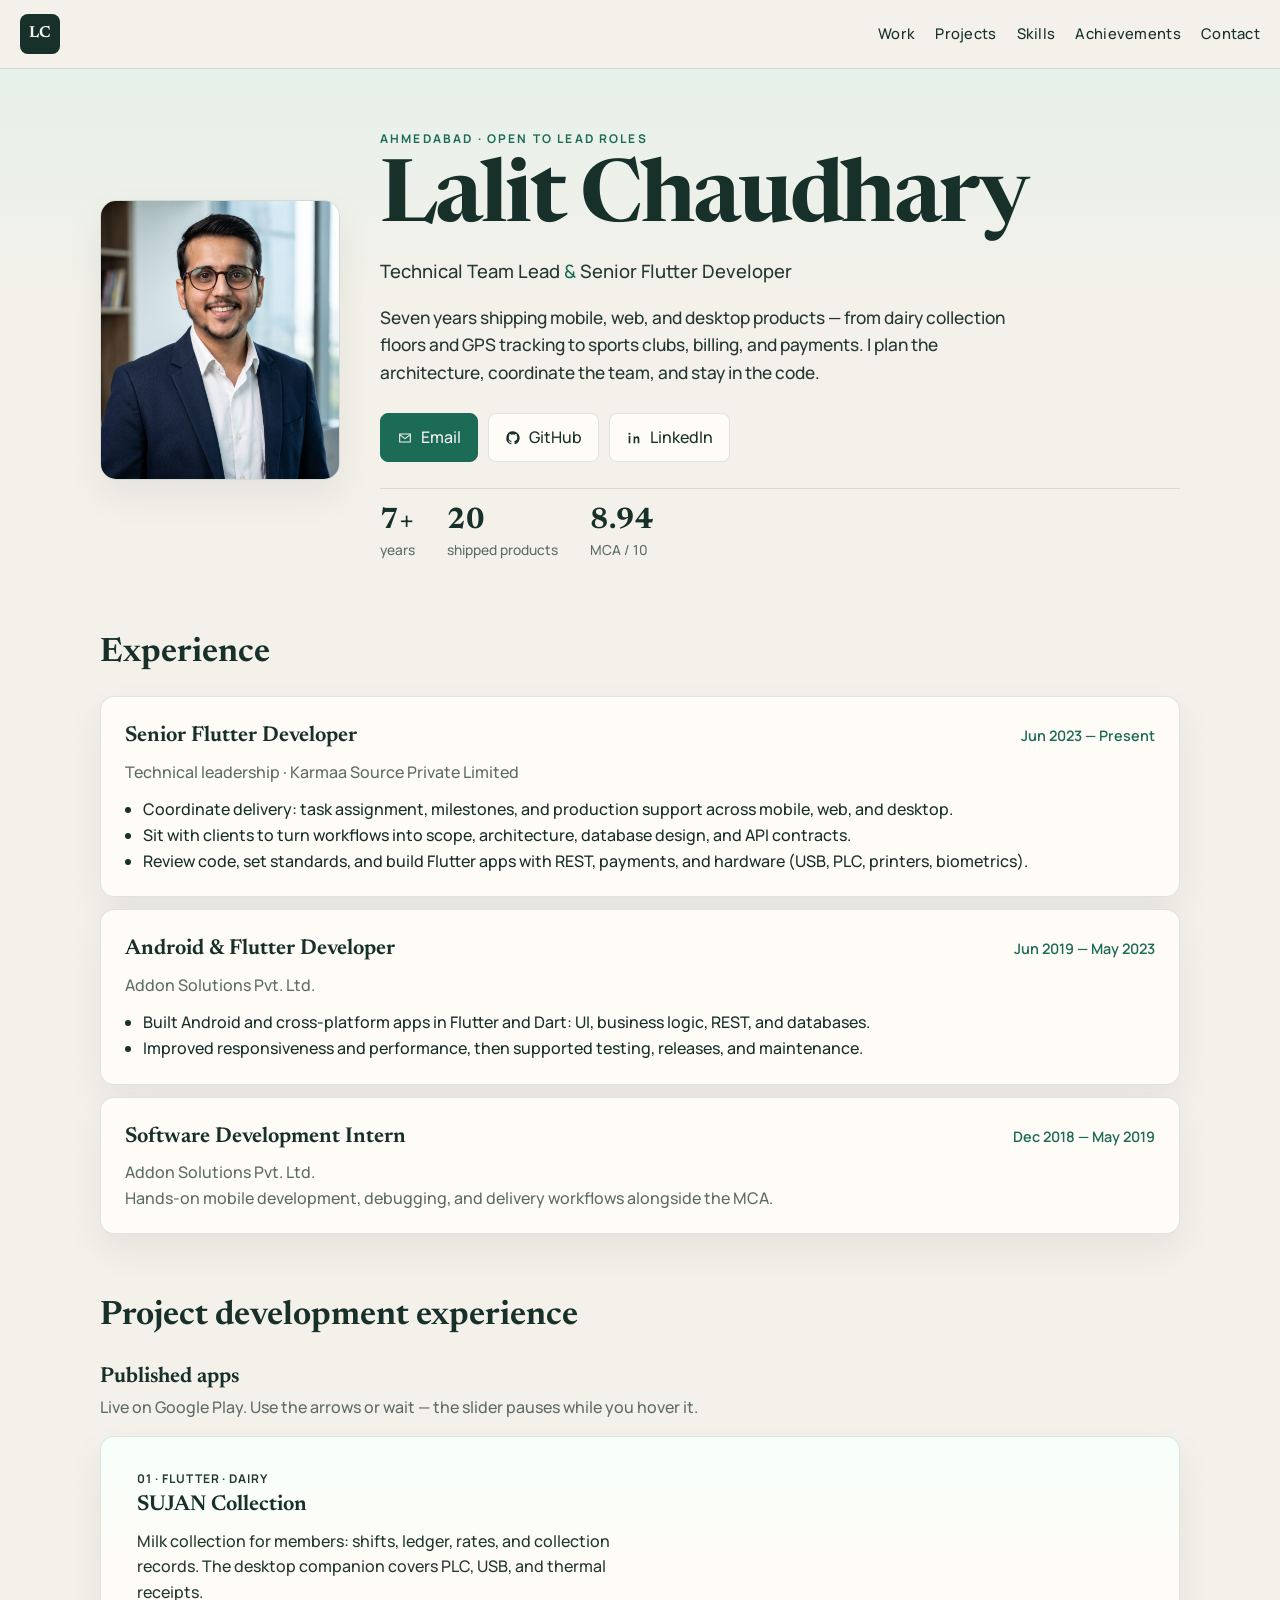
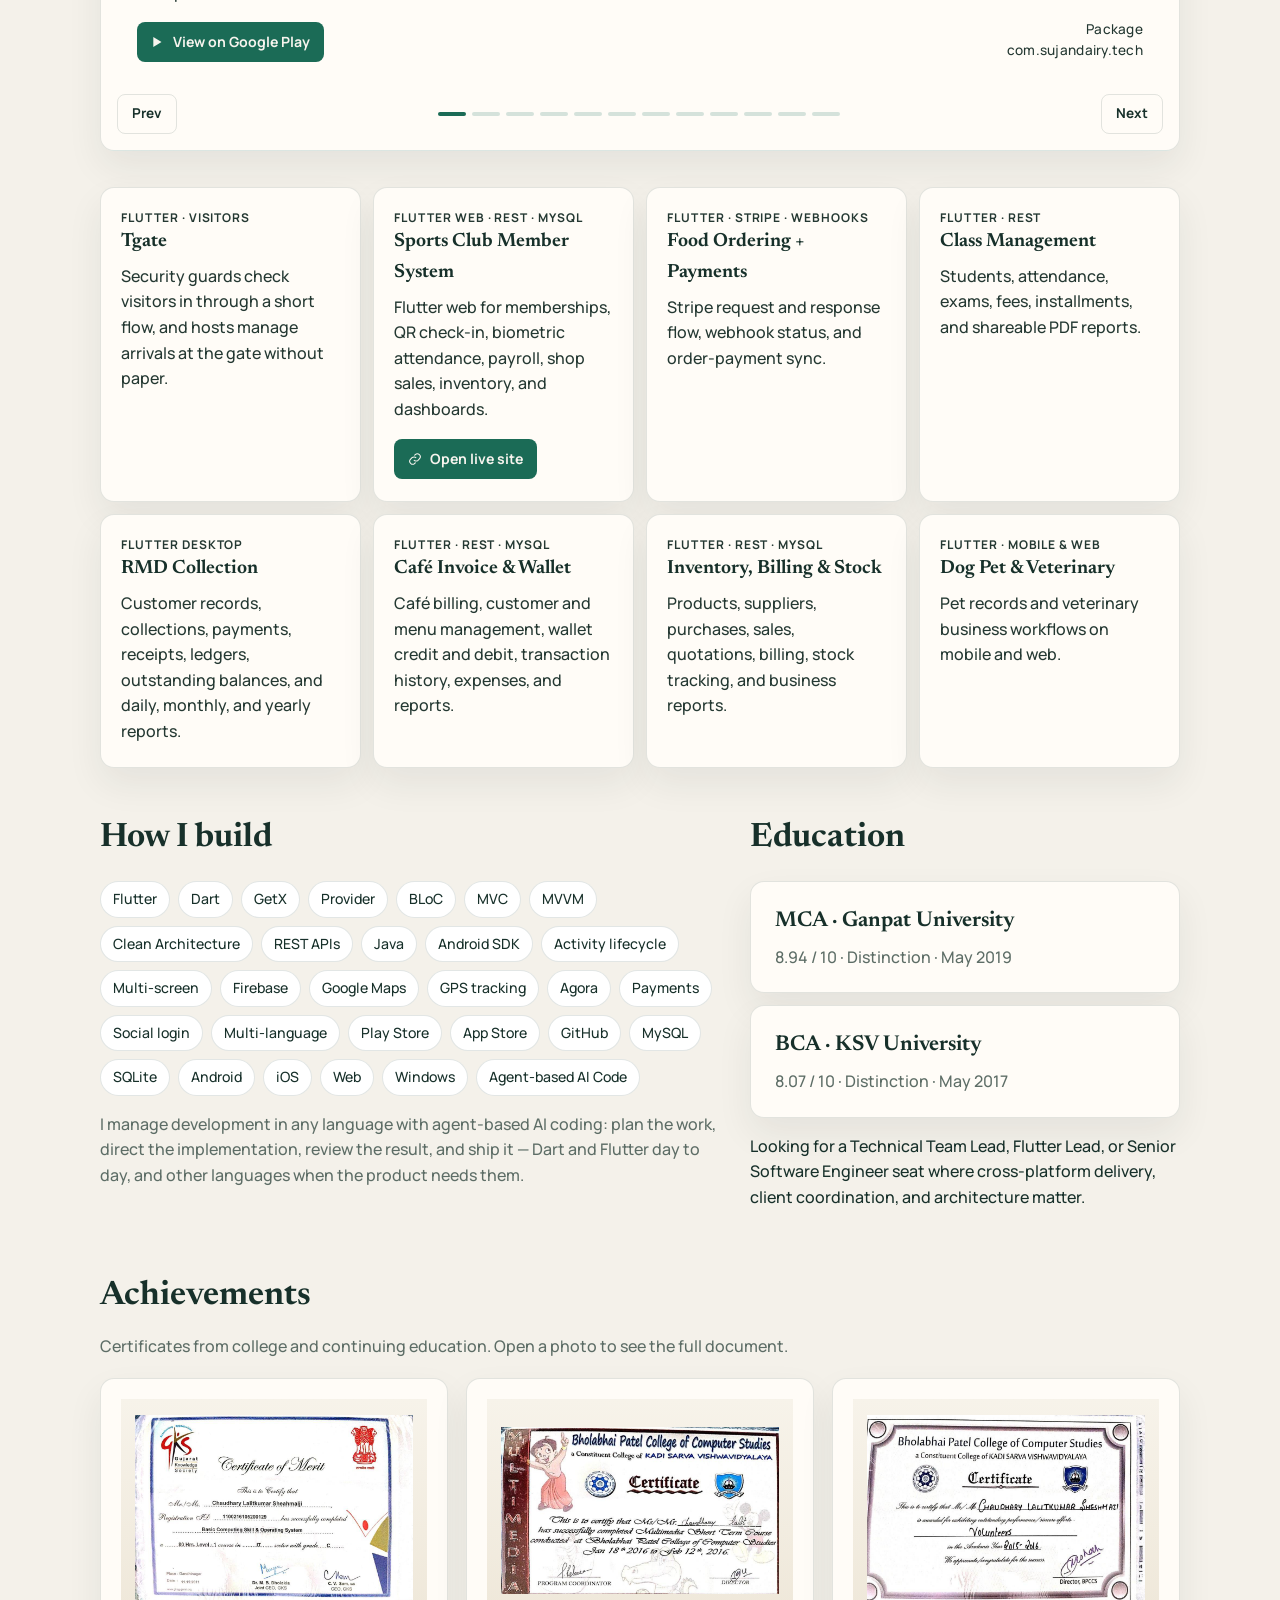
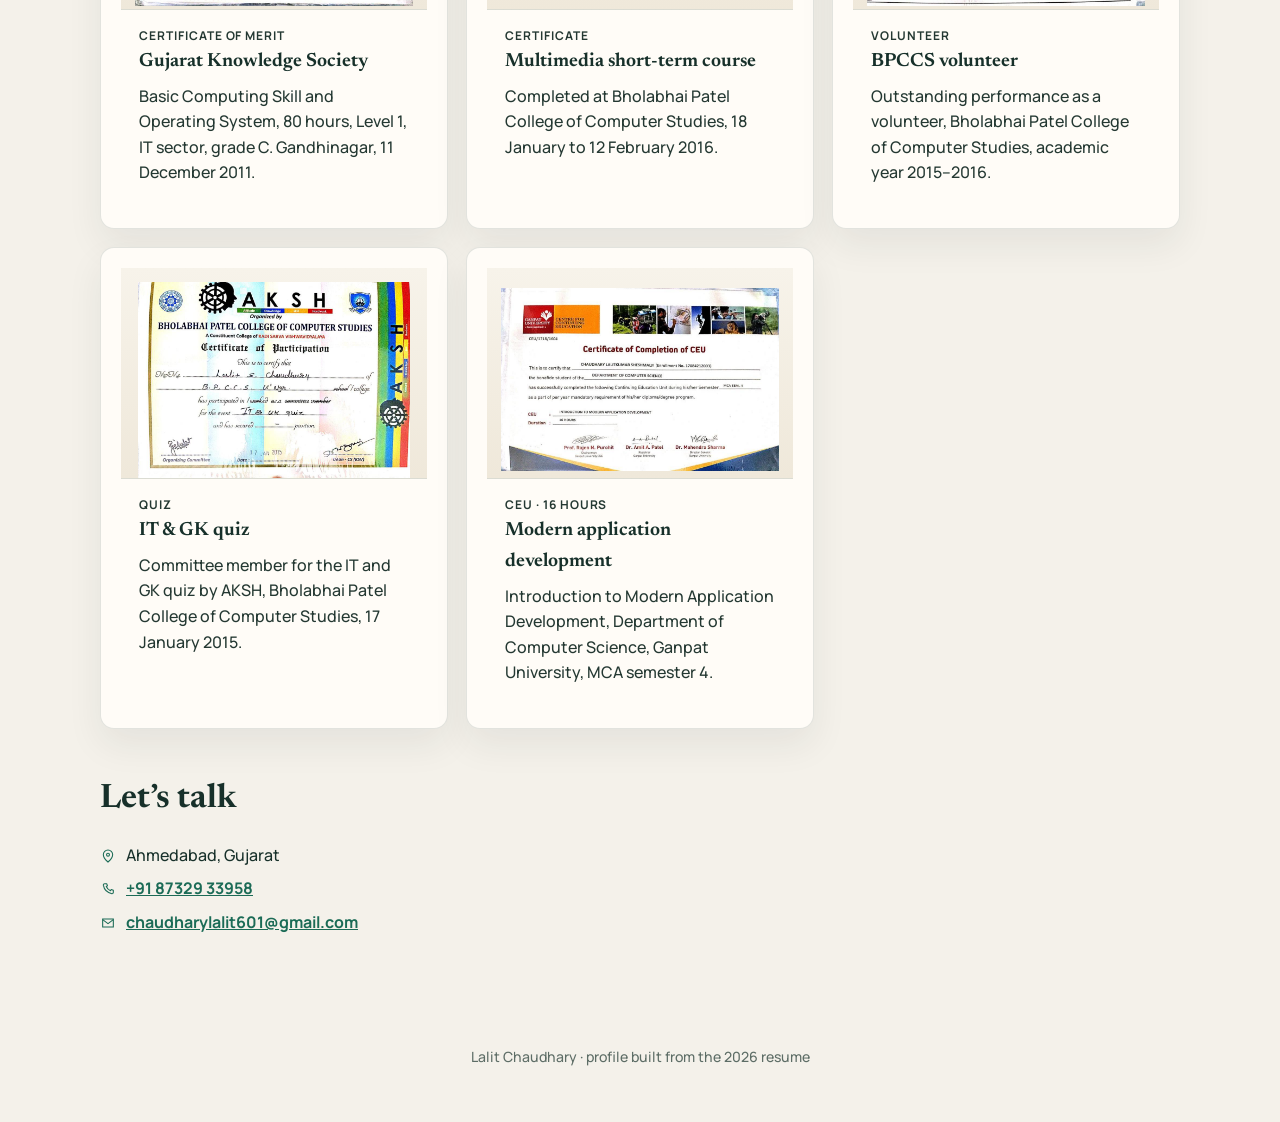
==== commit a30419e6: "Restyle achievement cards around the full certificates. Co-authored-by: Cursor <cursoragent@cursor.c" ====
--- a/index.html
+++ b/index.html
@@ -287,36 +287,47 @@
 
     <section id="achievements" class="panel">
       <h2>Achievements</h2>
+      <p class="quiet">Certificates from college and continuing education. Open a photo to see the full document.</p>
       <div class="grid certs">
-        <article class="card">
-          <a href="certificates/gks-it.jpg" target="_blank" rel="noopener"><img class="cert" src="certificates/gks-it.jpg" alt="Gujarat Knowledge Society certificate for Basic Computing Skill and Operating System" /></a>
-          <p class="tag">Certificate of merit</p>
-          <h3>Gujarat Knowledge Society</h3>
-          <p>Basic Computing Skill and Operating System, 80 hours, Level 1, IT sector, grade C. Gandhinagar, 11 December 2011.</p>
-        </article>
-        <article class="card">
-          <a href="certificates/multimedia.jpg" target="_blank" rel="noopener"><img class="cert" src="certificates/multimedia.jpg" alt="Multimedia short-term course certificate" /></a>
-          <p class="tag">Certificate</p>
-          <h3>Multimedia short-term course</h3>
-          <p>Completed at Bholabhai Patel College of Computer Studies, 18 January to 12 February 2016.</p>
-        </article>
-        <article class="card">
-          <a href="certificates/volunteer.jpg" target="_blank" rel="noopener"><img class="cert" src="certificates/volunteer.jpg" alt="Volunteer certificate from Bholabhai Patel College" /></a>
-          <p class="tag">Volunteer</p>
-          <h3>BPCCS volunteer</h3>
-          <p>Outstanding performance as a volunteer, Bholabhai Patel College of Computer Studies, academic year 2015–2016.</p>
-        </article>
-        <article class="card">
-          <a href="certificates/it-gk-quiz.jpg" target="_blank" rel="noopener"><img class="cert" src="certificates/it-gk-quiz.jpg" alt="AKSH IT and GK quiz participation certificate" /></a>
-          <p class="tag">Quiz</p>
-          <h3>IT &amp; GK quiz</h3>
-          <p>Committee member for the IT and GK quiz by AKSH, Bholabhai Patel College of Computer Studies, 17 January 2015.</p>
-        </article>
-        <article class="card">
-          <a href="certificates/modern-apps.jpg" target="_blank" rel="noopener"><img class="cert" src="certificates/modern-apps.jpg" alt="Certificate for Introduction to Modern Application Development" /></a>
-          <p class="tag">CEU · 16 hours</p>
-          <h3>Modern application development</h3>
-          <p>Introduction to Modern Application Development, Department of Computer Science, Ganpat University, MCA semester 4.</p>
+        <article class="card cert-card">
+          <a class="cert-frame" href="certificates/gks-it.jpg" target="_blank" rel="noopener"><img class="cert" src="certificates/gks-it.jpg" alt="Gujarat Knowledge Society certificate for Basic Computing Skill and Operating System" /></a>
+          <div class="cert-body">
+            <p class="tag">Certificate of merit</p>
+            <h3>Gujarat Knowledge Society</h3>
+            <p>Basic Computing Skill and Operating System, 80 hours, Level 1, IT sector, grade C. Gandhinagar, 11 December 2011.</p>
+          </div>
+        </article>
+        <article class="card cert-card">
+          <a class="cert-frame" href="certificates/multimedia.jpg" target="_blank" rel="noopener"><img class="cert" src="certificates/multimedia.jpg" alt="Multimedia short-term course certificate" /></a>
+          <div class="cert-body">
+            <p class="tag">Certificate</p>
+            <h3>Multimedia short-term course</h3>
+            <p>Completed at Bholabhai Patel College of Computer Studies, 18 January to 12 February 2016.</p>
+          </div>
+        </article>
+        <article class="card cert-card">
+          <a class="cert-frame" href="certificates/volunteer.jpg" target="_blank" rel="noopener"><img class="cert" src="certificates/volunteer.jpg" alt="Volunteer certificate from Bholabhai Patel College" /></a>
+          <div class="cert-body">
+            <p class="tag">Volunteer</p>
+            <h3>BPCCS volunteer</h3>
+            <p>Outstanding performance as a volunteer, Bholabhai Patel College of Computer Studies, academic year 2015–2016.</p>
+          </div>
+        </article>
+        <article class="card cert-card">
+          <a class="cert-frame" href="certificates/it-gk-quiz.jpg" target="_blank" rel="noopener"><img class="cert" src="certificates/it-gk-quiz.jpg" alt="AKSH IT and GK quiz participation certificate" /></a>
+          <div class="cert-body">
+            <p class="tag">Quiz</p>
+            <h3>IT &amp; GK quiz</h3>
+            <p>Committee member for the IT and GK quiz by AKSH, Bholabhai Patel College of Computer Studies, 17 January 2015.</p>
+          </div>
+        </article>
+        <article class="card cert-card">
+          <a class="cert-frame" href="certificates/modern-apps.jpg" target="_blank" rel="noopener"><img class="cert" src="certificates/modern-apps.jpg" alt="Certificate for Introduction to Modern Application Development" /></a>
+          <div class="cert-body">
+            <p class="tag">CEU · 16 hours</p>
+            <h3>Modern application development</h3>
+            <p>Introduction to Modern Application Development, Department of Computer Science, Ganpat University, MCA semester 4.</p>
+          </div>
         </article>
       </div>
     </section>
--- a/styles.css
+++ b/styles.css
@@ -266,17 +266,32 @@
   grid-template-columns: repeat(auto-fit, minmax(230px, 1fr));
   gap: 12px;
 }
-.certs { grid-template-columns: repeat(auto-fit, minmax(240px, 1fr)); }
+.certs { grid-template-columns: repeat(auto-fit, minmax(280px, 1fr)); gap: 18px; }
+.cert-card { padding: 0; overflow: hidden; }
+.cert-card:hover { transform: translateY(-3px); }
+.cert-frame {
+  display: block;
+  background:
+    linear-gradient(180deg, #f7f3ea 0%, #efe8da 100%);
+  border-bottom: 1px solid var(--line);
+}
 .cert {
   display: block;
   width: 100%;
-  height: 180px;
-  object-fit: cover;
+  height: 210px;
+  object-fit: contain;
   object-position: center;
-  border-radius: 10px;
-  margin-bottom: 14px;
-  border: 1px solid var(--line);
-}
+  margin: 0;
+  padding: 14px 14px 0;
+  border: 0;
+  border-radius: 0;
+  background: transparent;
+  transition: transform 0.35s ease;
+}
+.cert-frame:hover .cert { transform: scale(1.03); }
+.cert-body { padding: 16px 18px 20px; }
+.cert-body h3 { margin-top: 2px; }
+#achievements .quiet { margin: -6px 0 18px; }
 .card { margin: 0; padding: 20px 20px 22px; }
 .card p { margin: 0; color: #243832; }
 .card h3 { font-size: 1.2rem; }
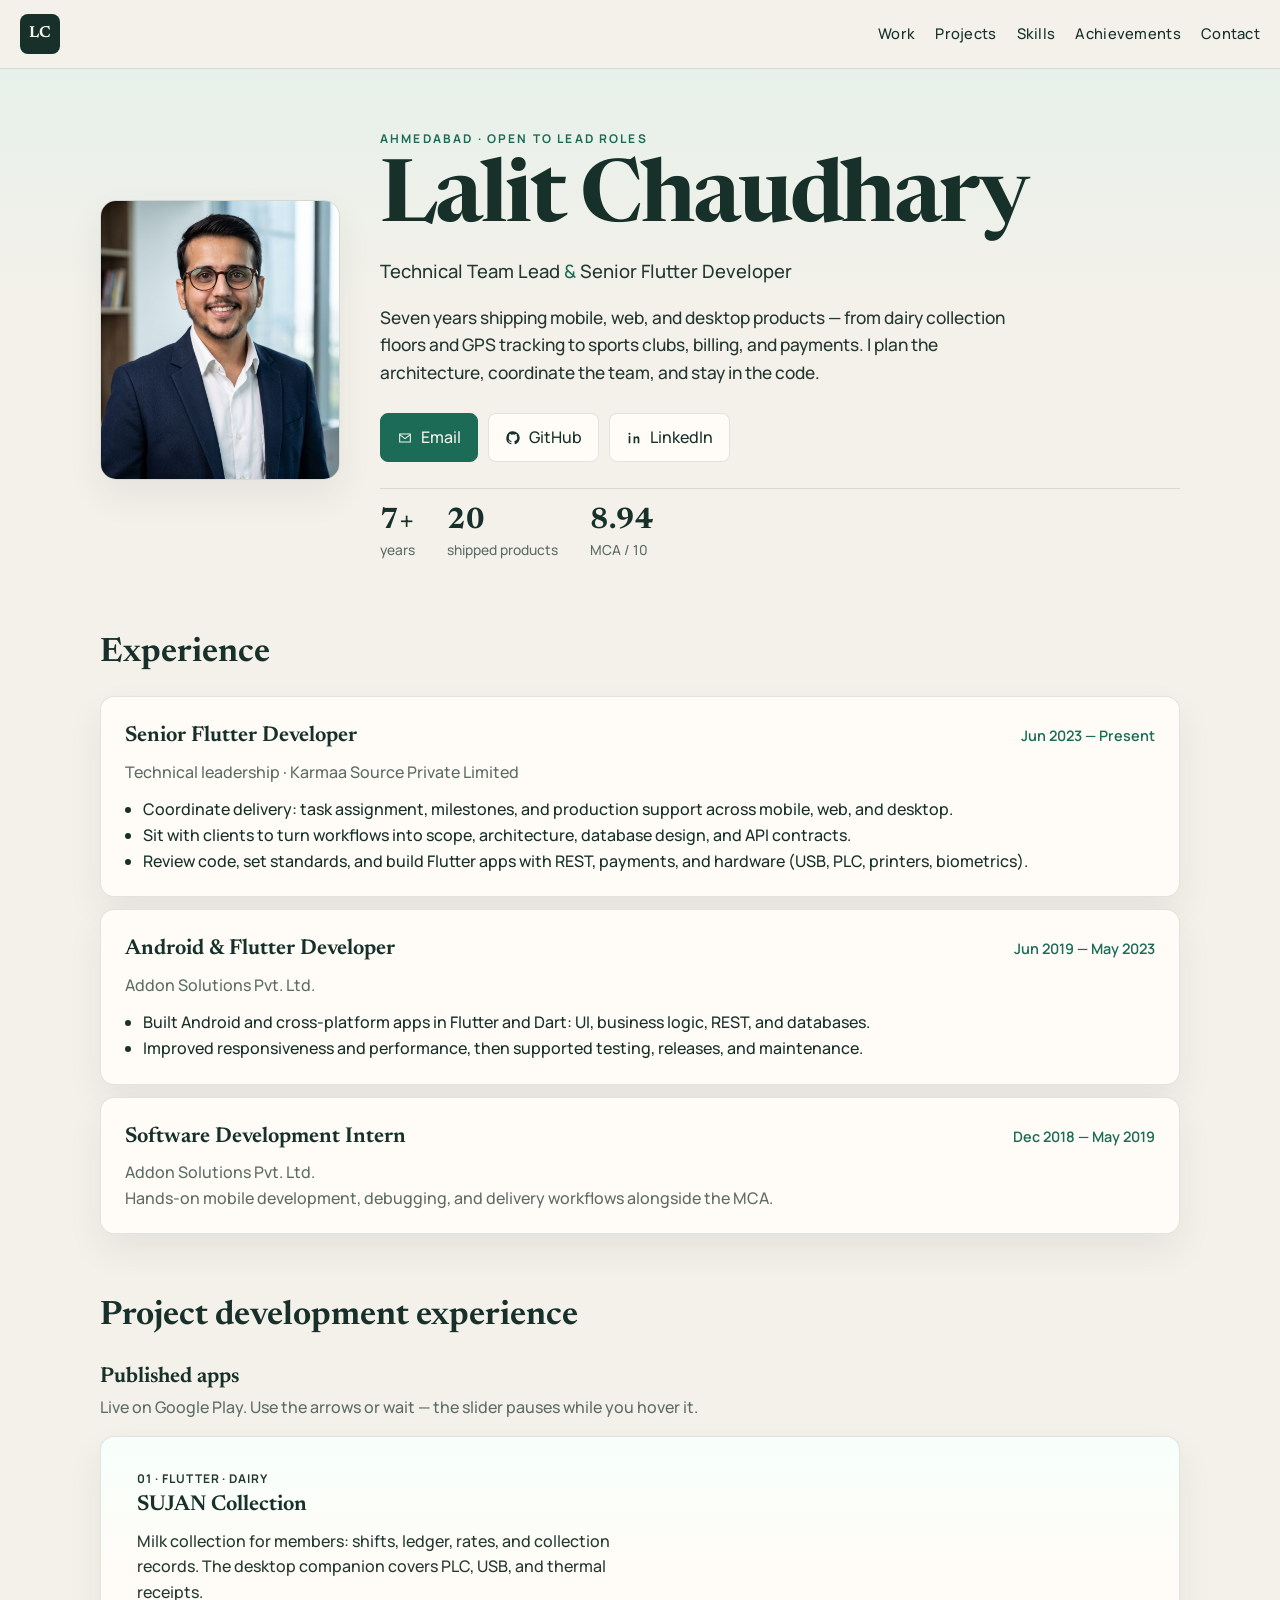
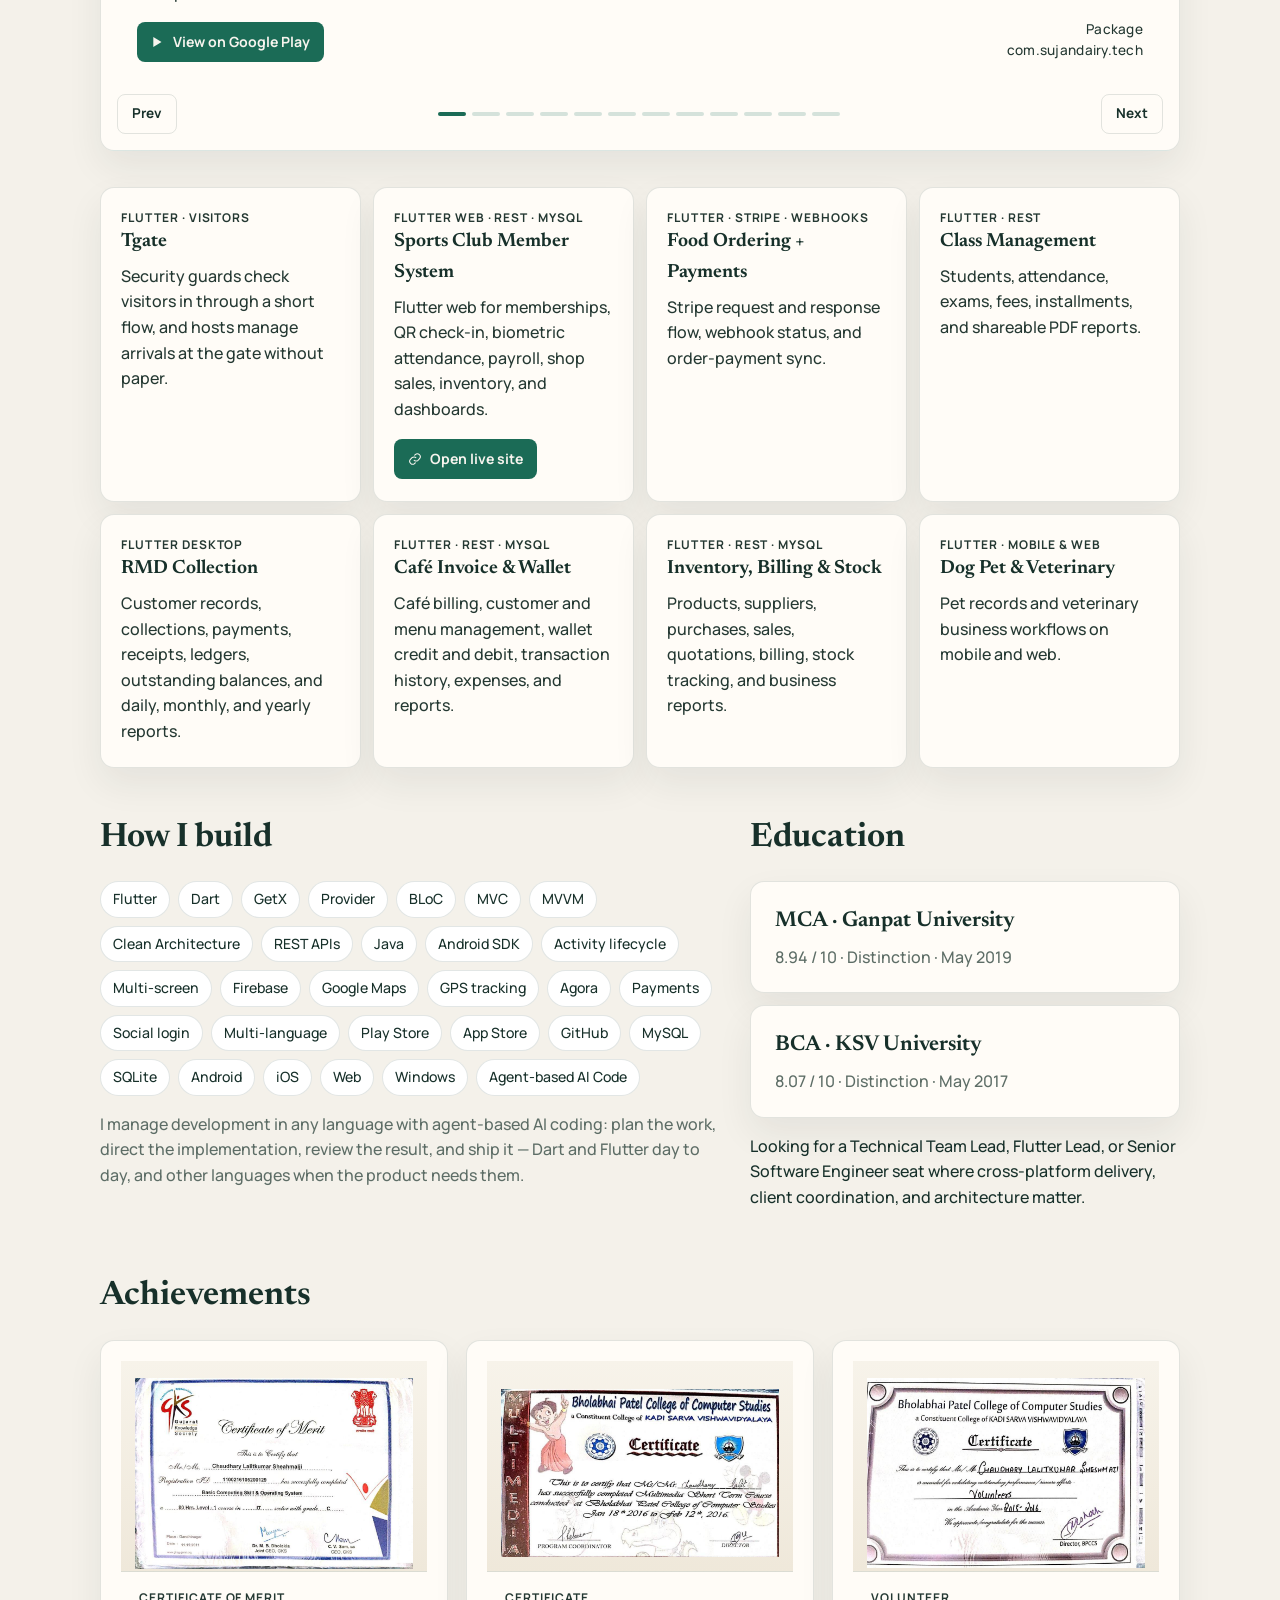
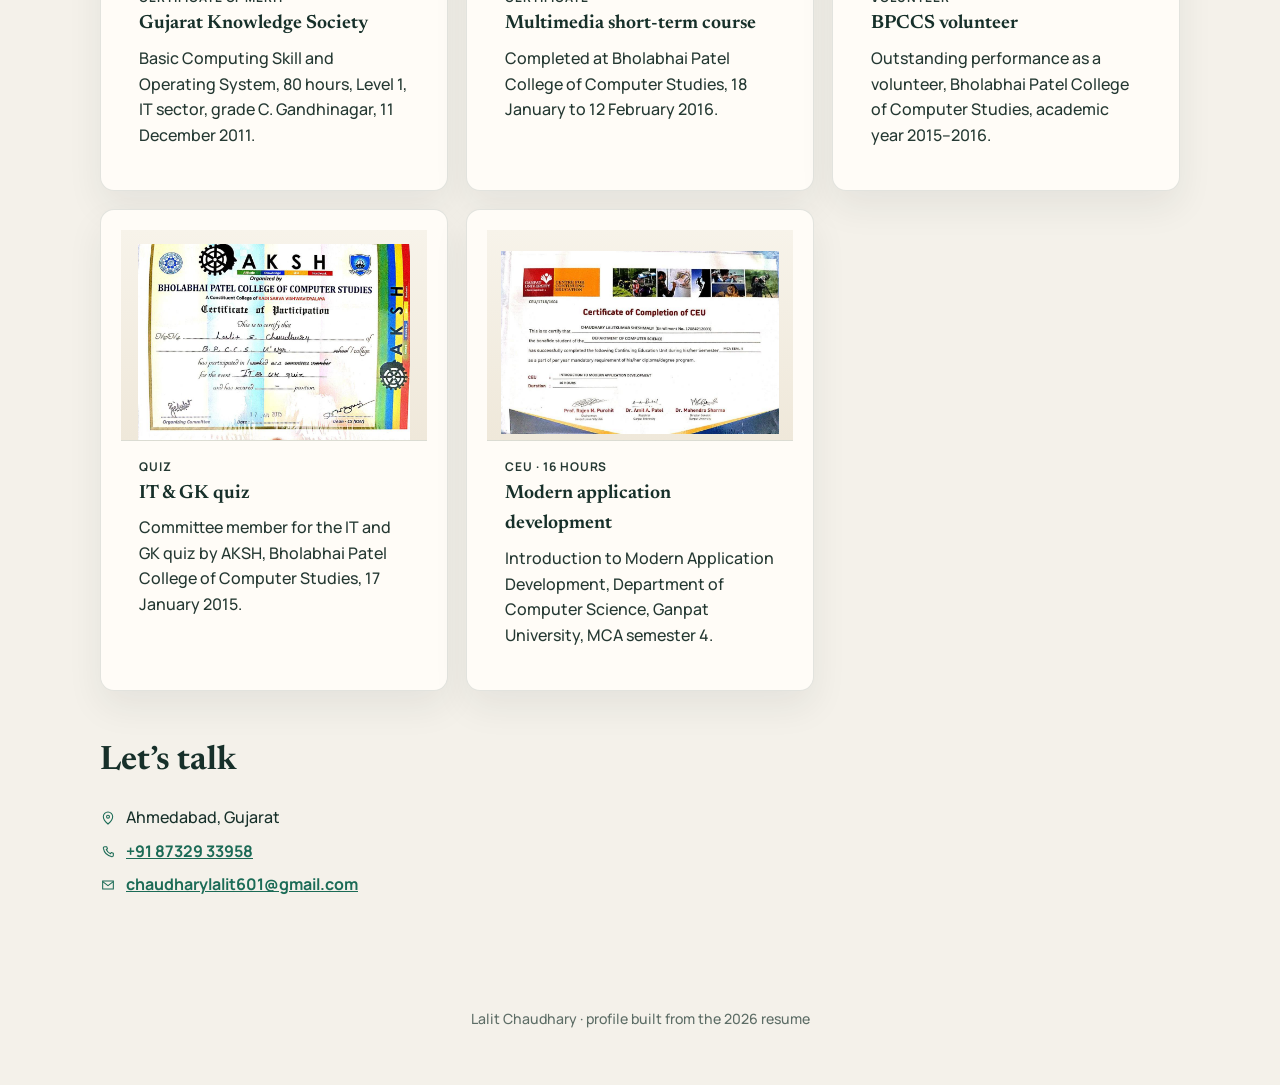
==== commit 087b57e1: "Remove the achievements subtitle. Co-authored-by: Cursor <cursoragent@cursor.com>" ====
--- a/index.html
+++ b/index.html
@@ -287,7 +287,6 @@
 
     <section id="achievements" class="panel">
       <h2>Achievements</h2>
-      <p class="quiet">Certificates from college and continuing education. Open a photo to see the full document.</p>
       <div class="grid certs">
         <article class="card cert-card">
           <a class="cert-frame" href="certificates/gks-it.jpg" target="_blank" rel="noopener"><img class="cert" src="certificates/gks-it.jpg" alt="Gujarat Knowledge Society certificate for Basic Computing Skill and Operating System" /></a>
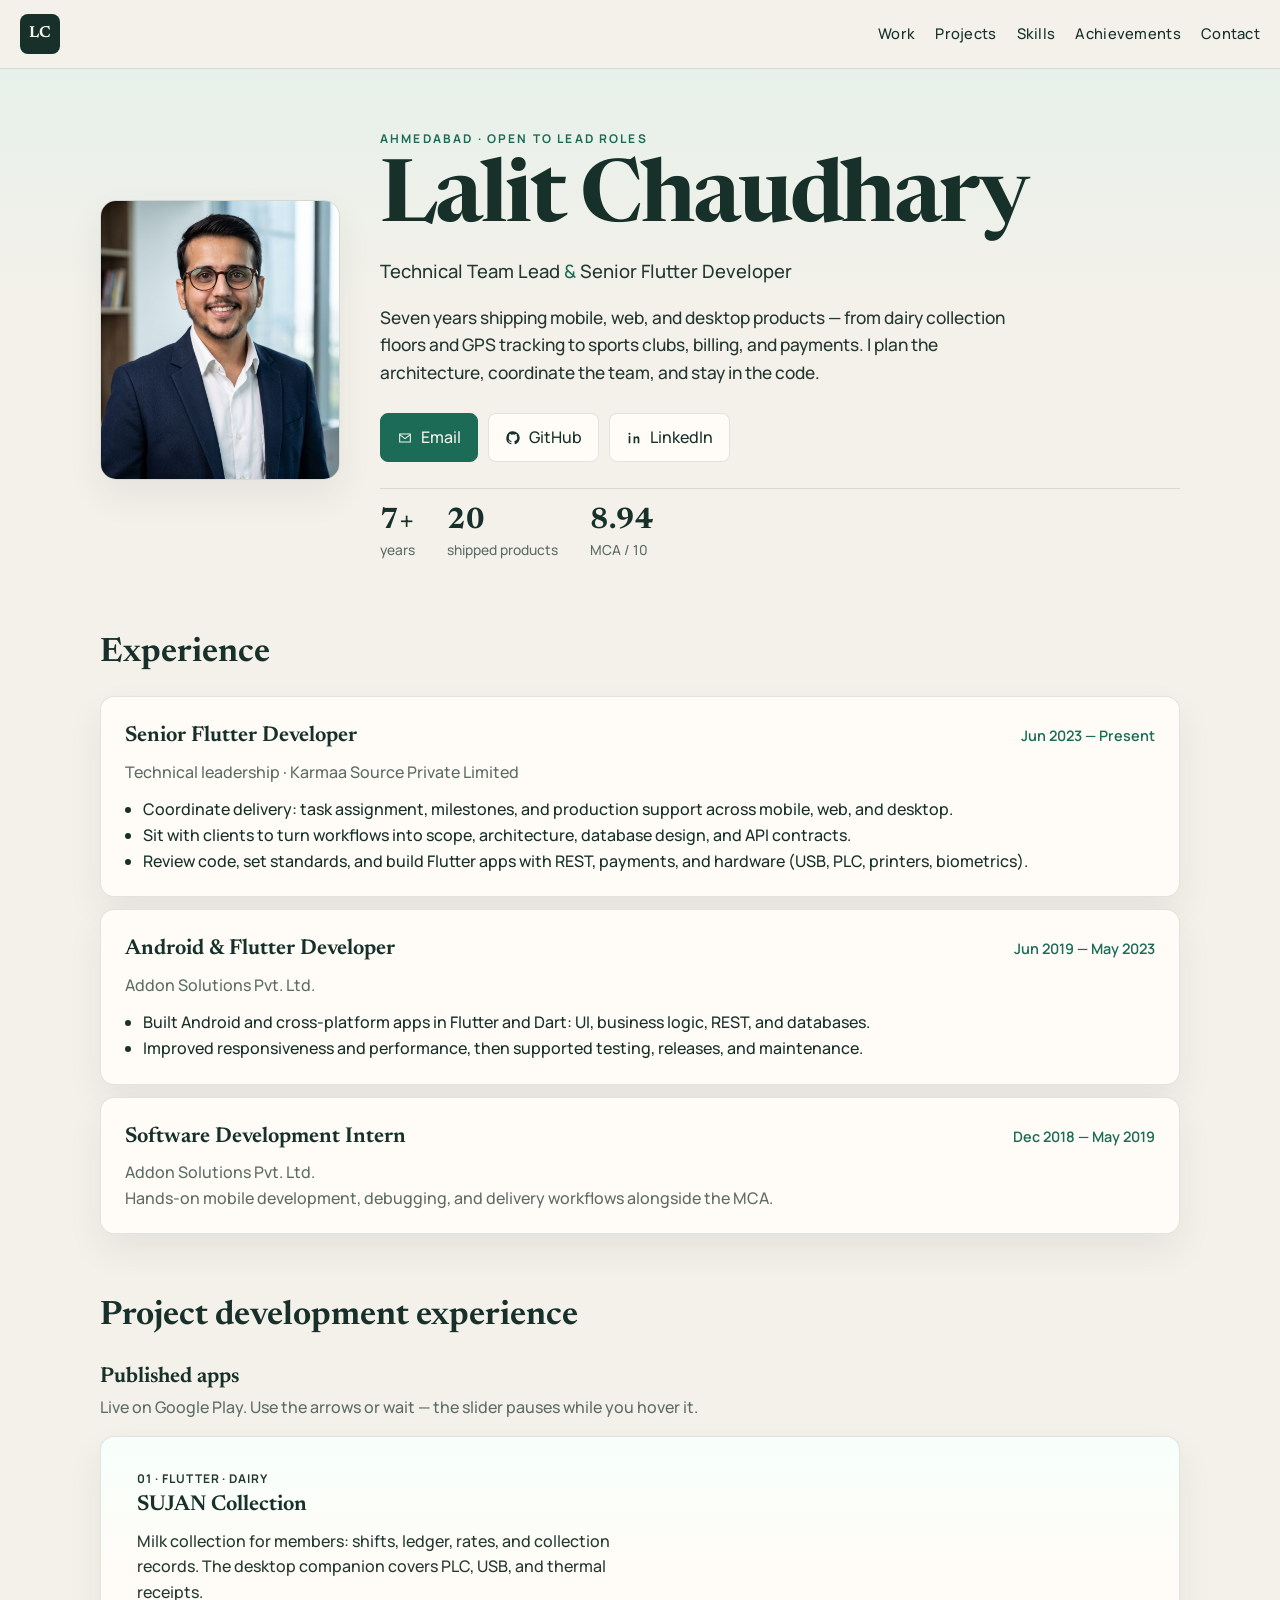
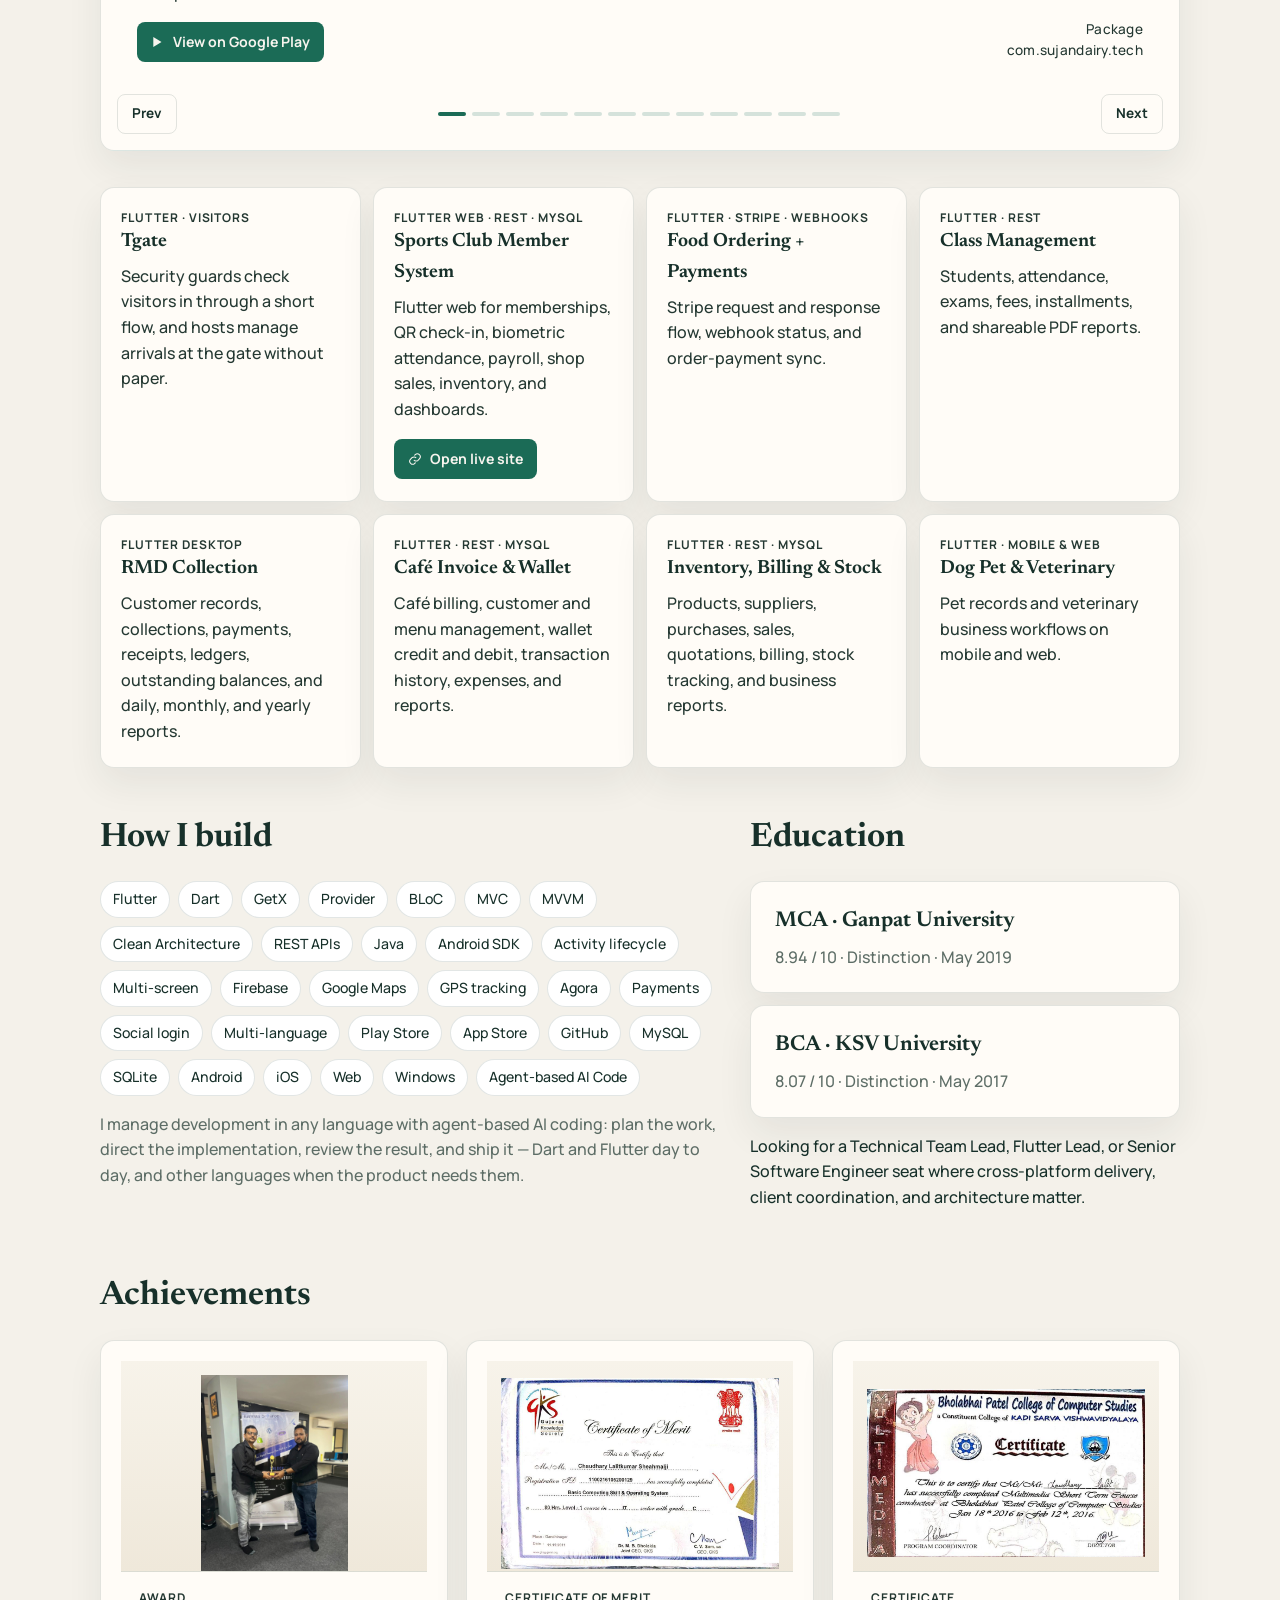
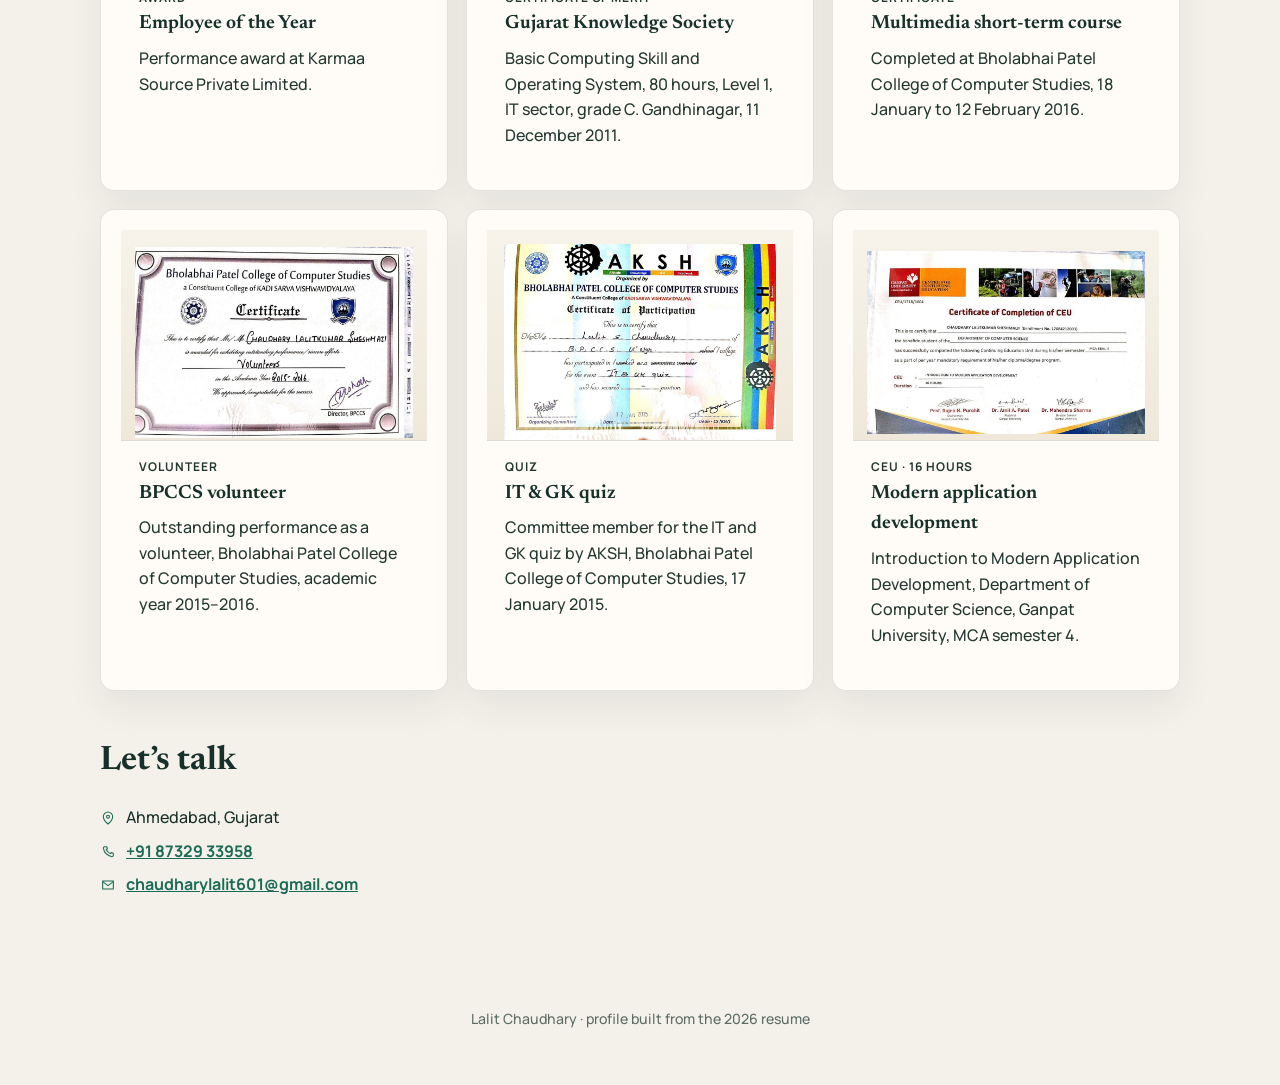
==== commit c83025bd: "Add the Karmaa Source employee performance award. Co-authored-by: Cursor <cursoragent@cursor.com>" ====
--- a/index.html
+++ b/index.html
@@ -289,6 +289,14 @@
       <h2>Achievements</h2>
       <div class="grid certs">
         <article class="card cert-card">
+          <a class="cert-frame" href="certificates/karmaa-award.jpg" target="_blank" rel="noopener"><img class="cert" src="certificates/karmaa-award.jpg" alt="Trophy presentation at Karmaa Source Private Limited" /></a>
+          <div class="cert-body">
+            <p class="tag">Award</p>
+            <h3>Employee of the Year</h3>
+            <p>Performance award at Karmaa Source Private Limited.</p>
+          </div>
+        </article>
+        <article class="card cert-card">
           <a class="cert-frame" href="certificates/gks-it.jpg" target="_blank" rel="noopener"><img class="cert" src="certificates/gks-it.jpg" alt="Gujarat Knowledge Society certificate for Basic Computing Skill and Operating System" /></a>
           <div class="cert-body">
             <p class="tag">Certificate of merit</p>
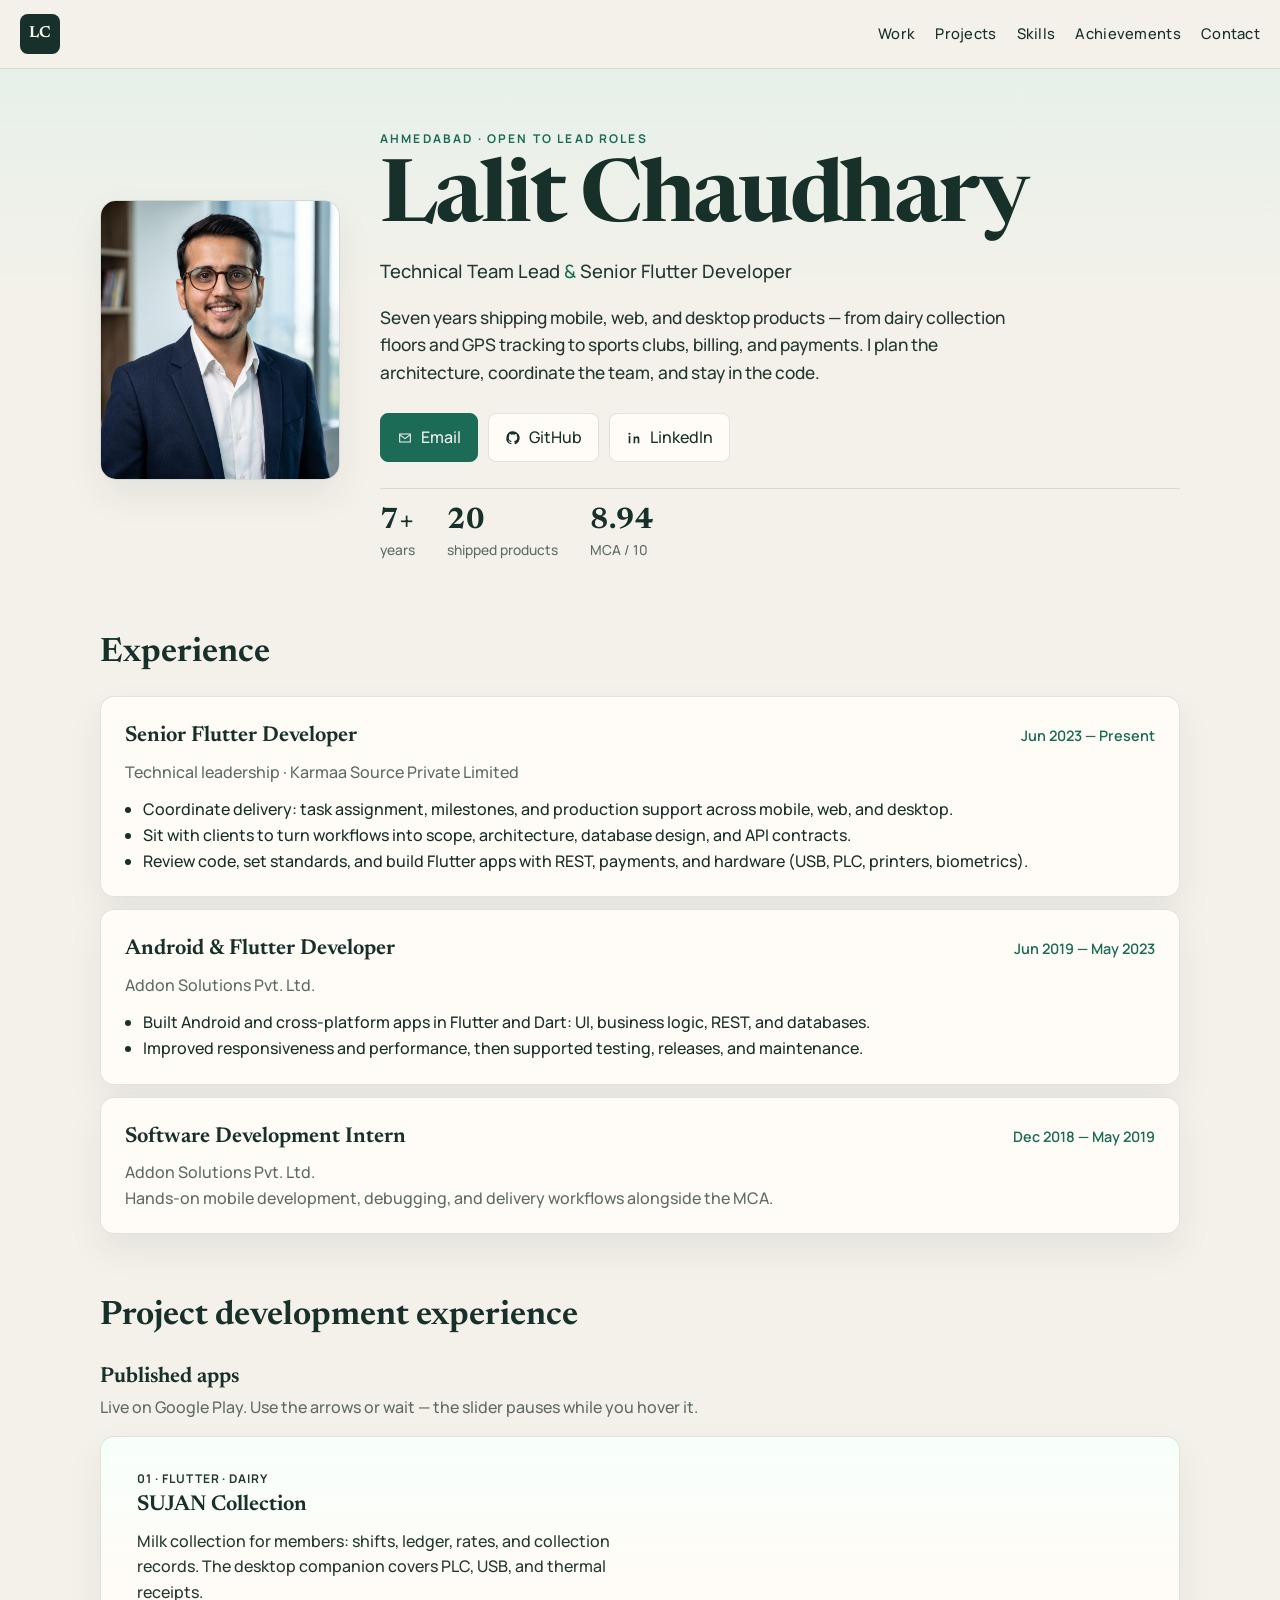
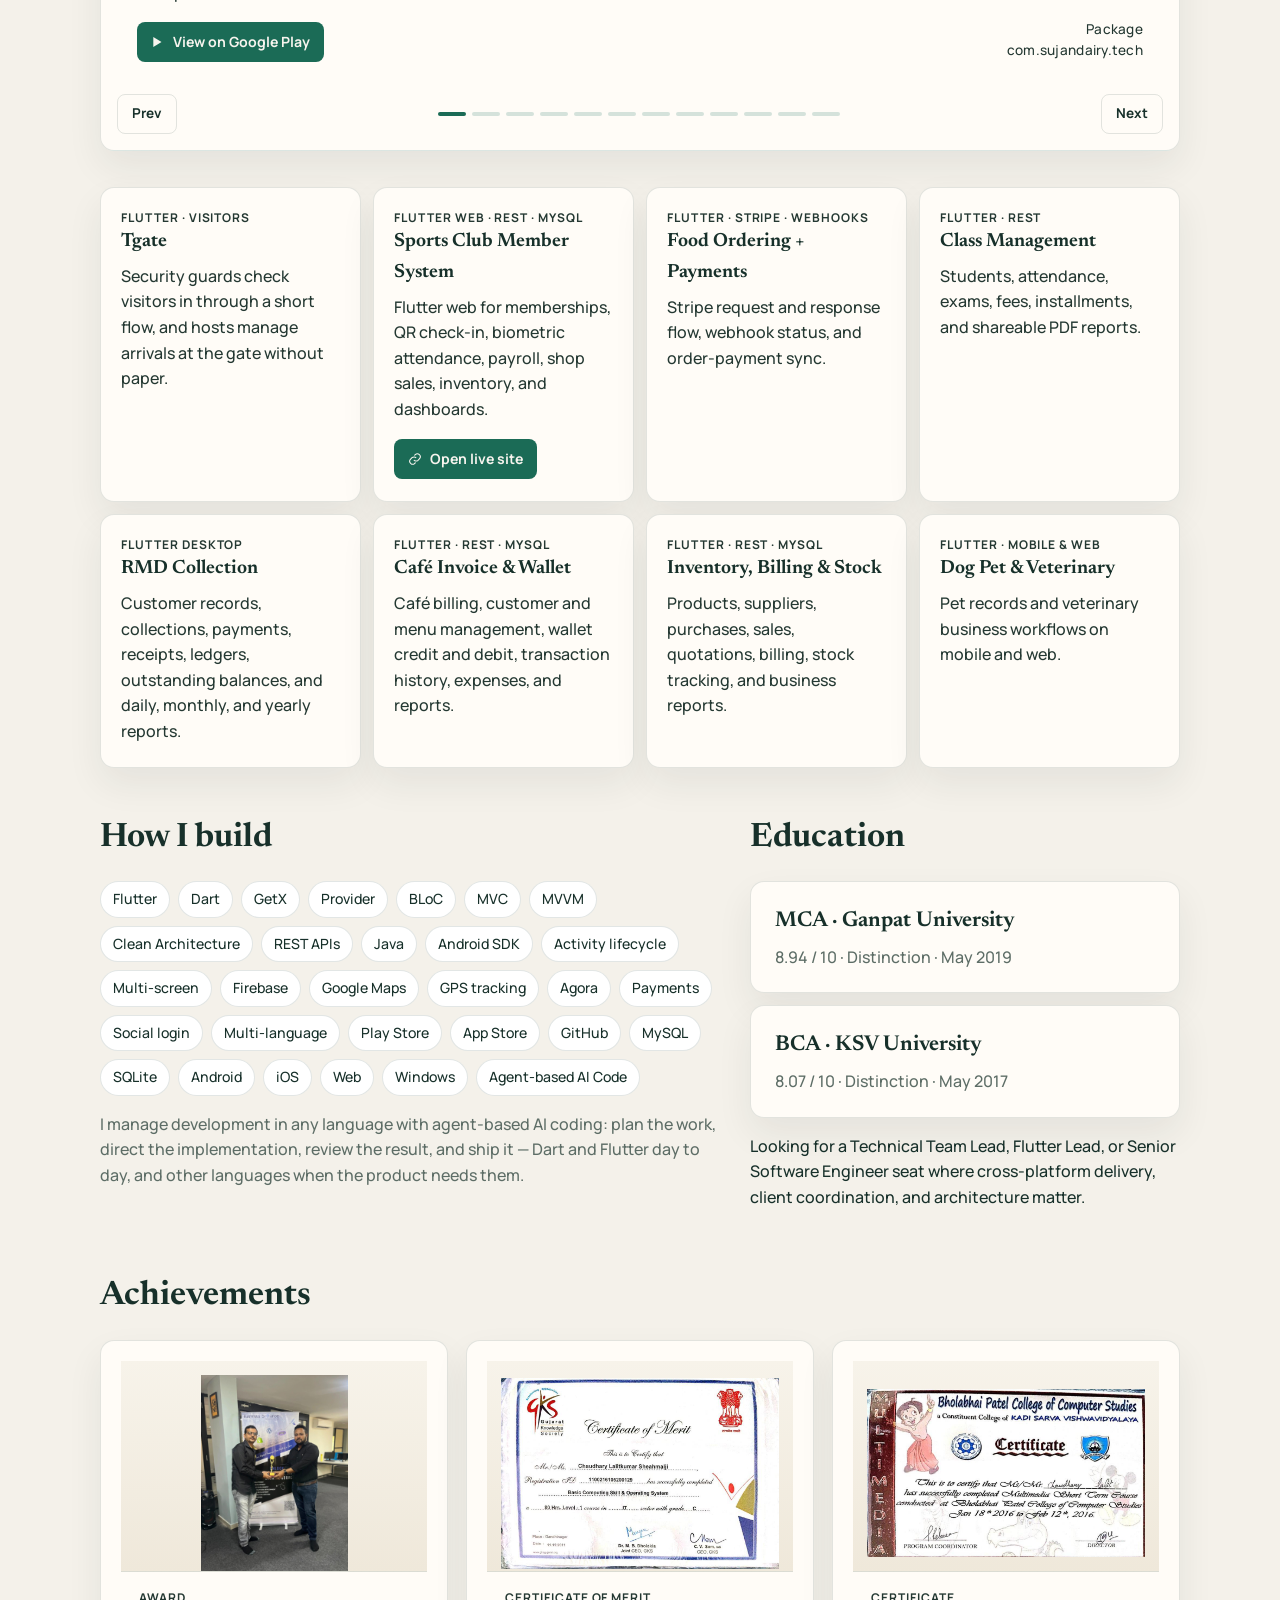
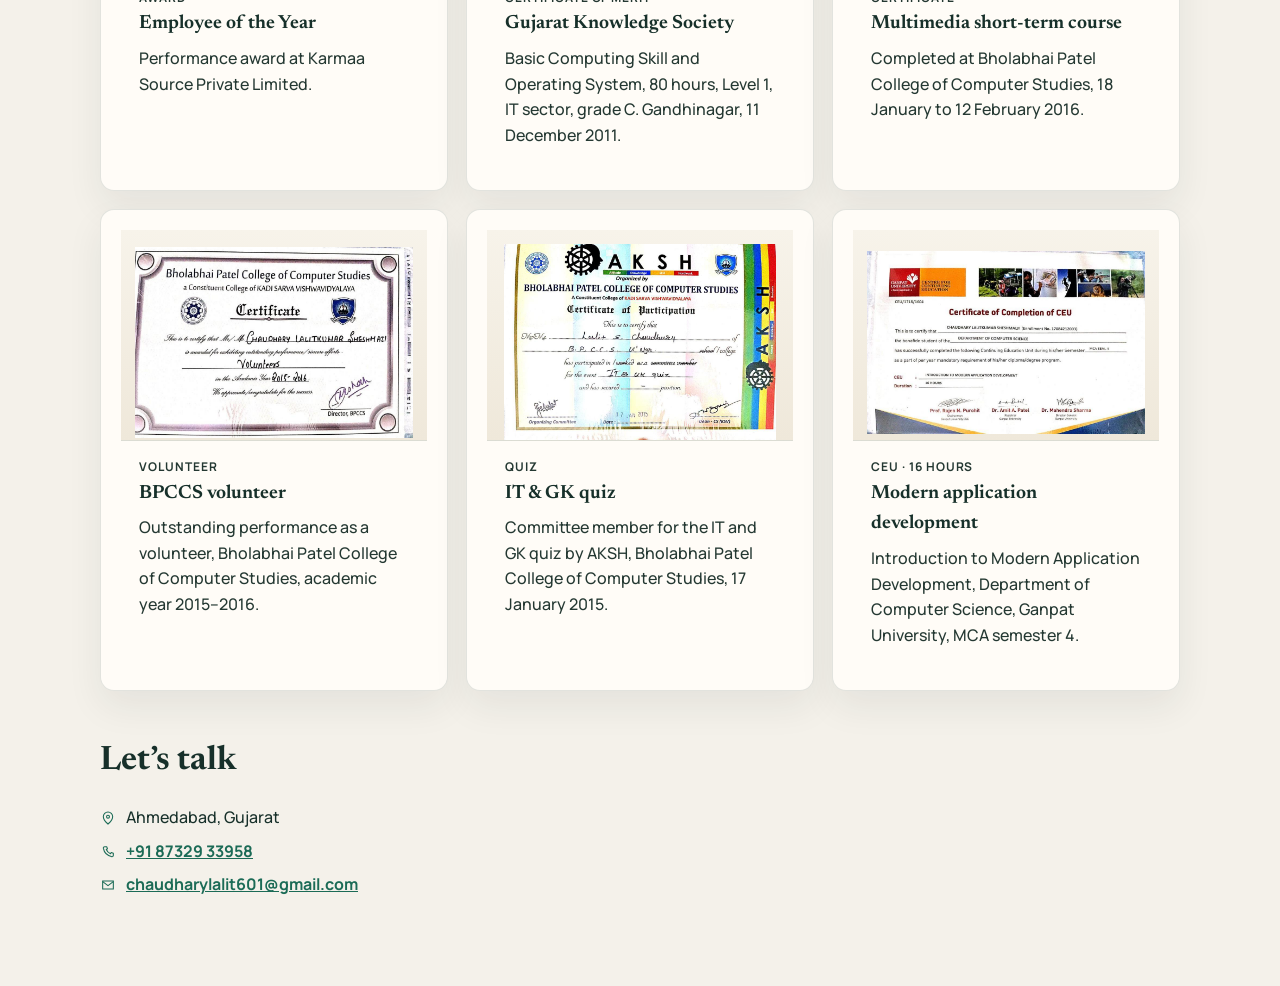
==== commit bfe843d3: "Remove the resume footer line. Co-authored-by: Cursor <cursoragent@cursor.com>" ====
--- a/index.html
+++ b/index.html
@@ -346,10 +346,6 @@
       <p class="contact-line"><svg viewBox="0 0 24 24" aria-hidden="true"><path d="M4 6h16v12H4z" fill="none" stroke="currentColor" stroke-width="1.6"/><path d="m4 7 8 6 8-6" fill="none" stroke="currentColor" stroke-width="1.6"/></svg><a href="mailto:chaudharylalit601@gmail.com">chaudharylalit601@gmail.com</a></p>
     </section>
   </main>
-
-  <footer>
-    <p>Lalit Chaudhary · profile built from the 2026 resume</p>
-  </footer>
   <script src="main.js"></script>
 </body>
 </html>
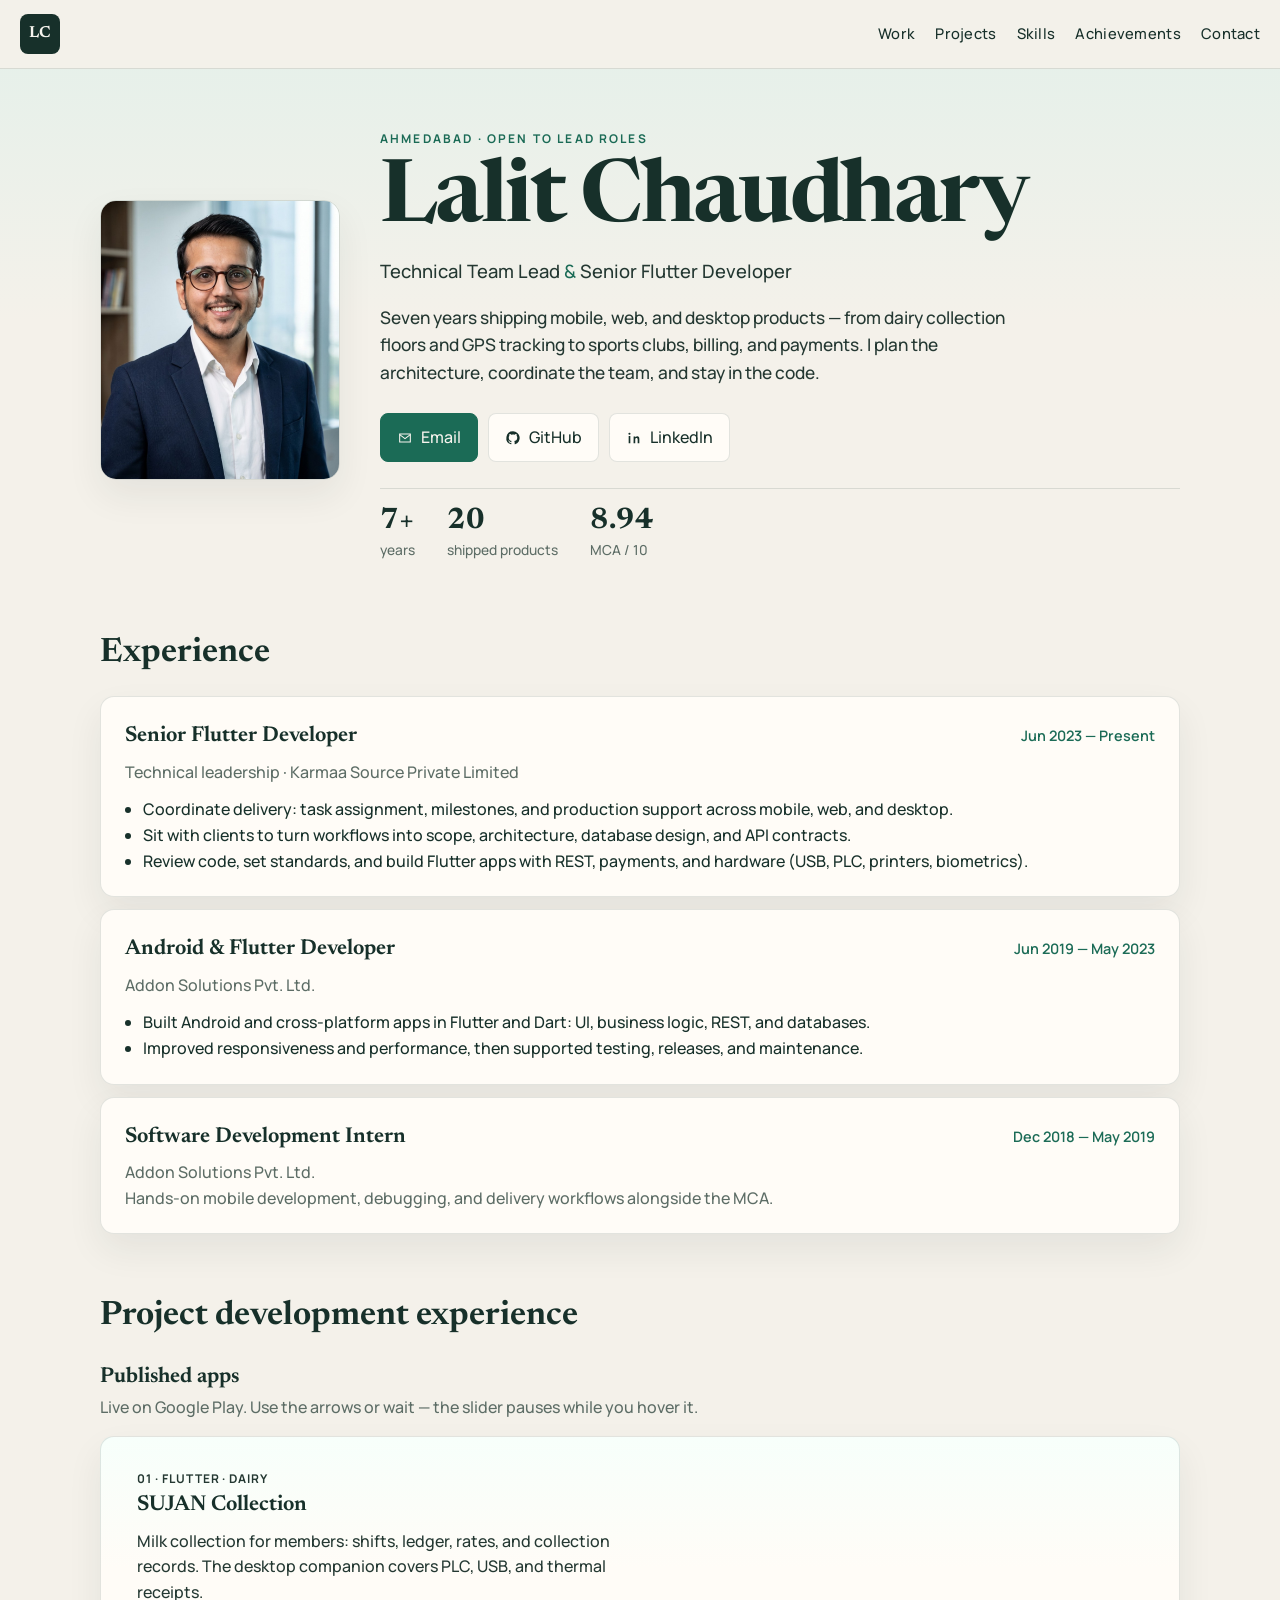
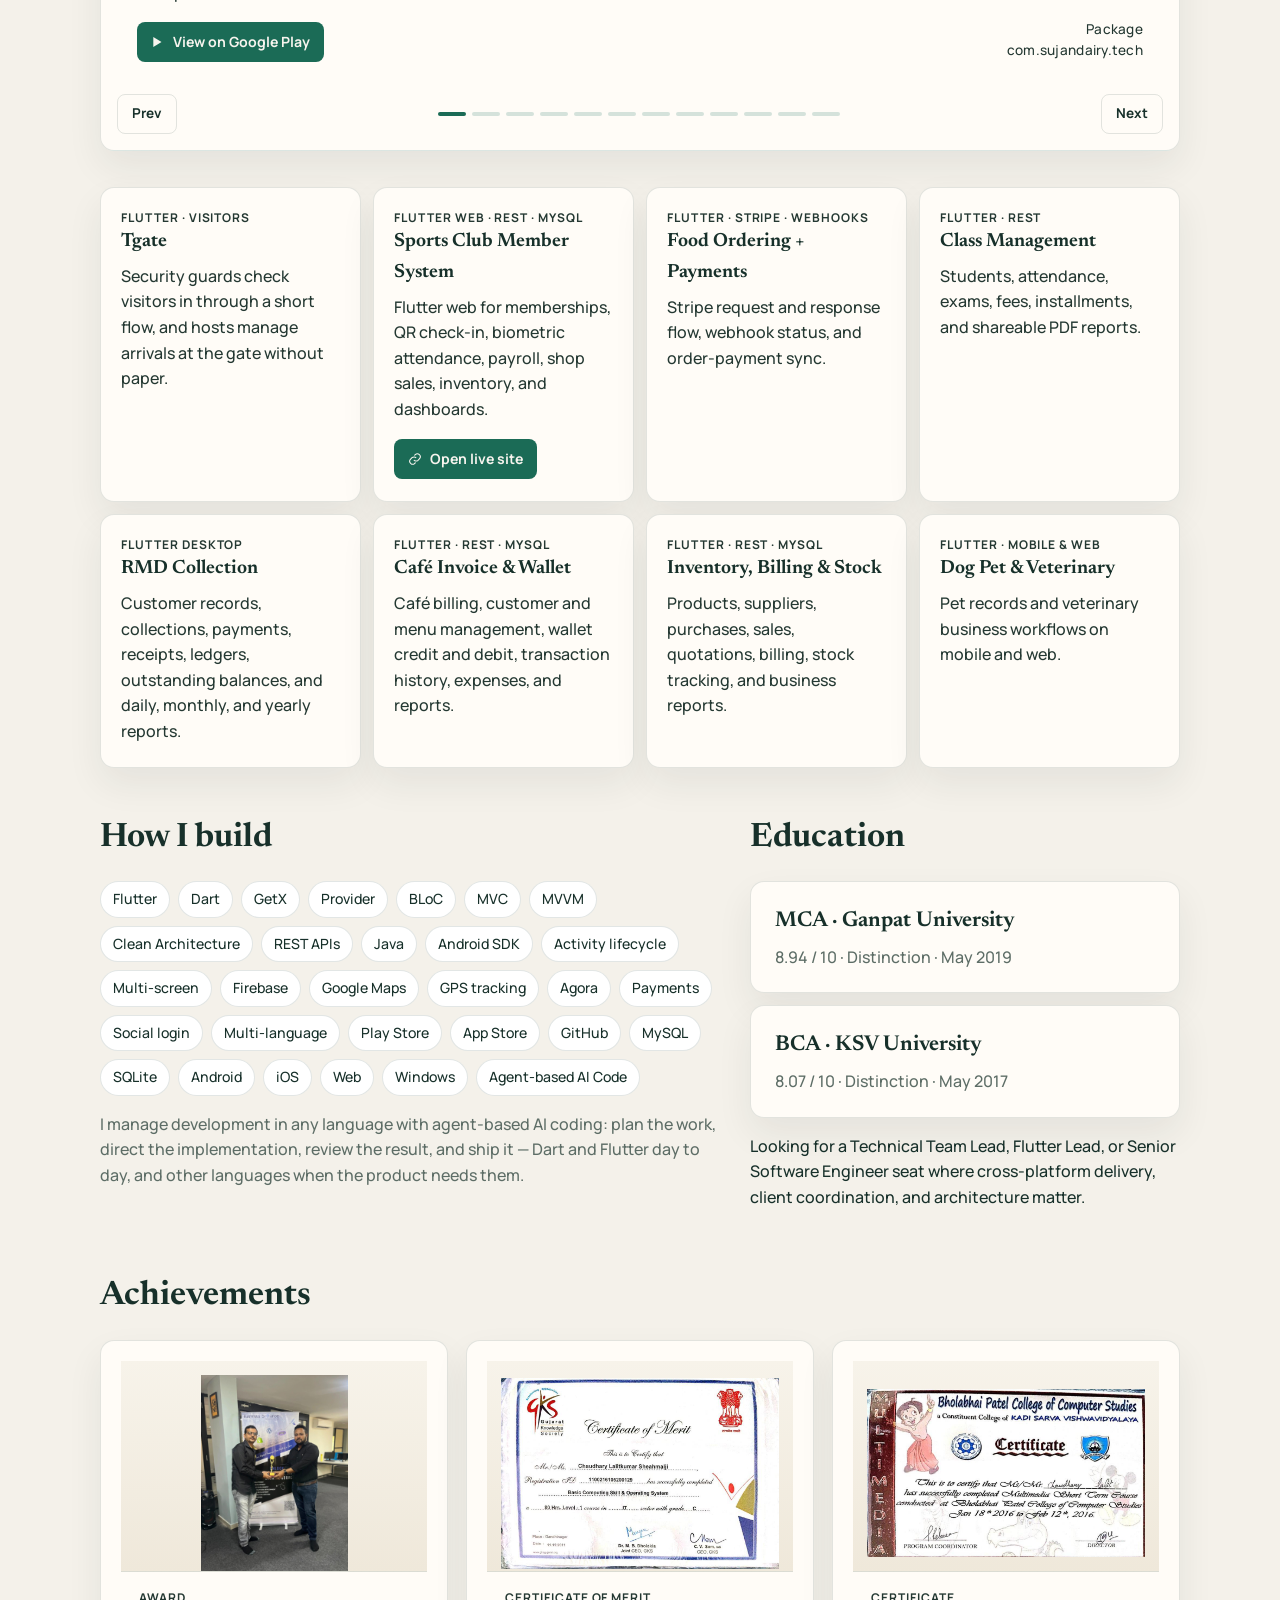
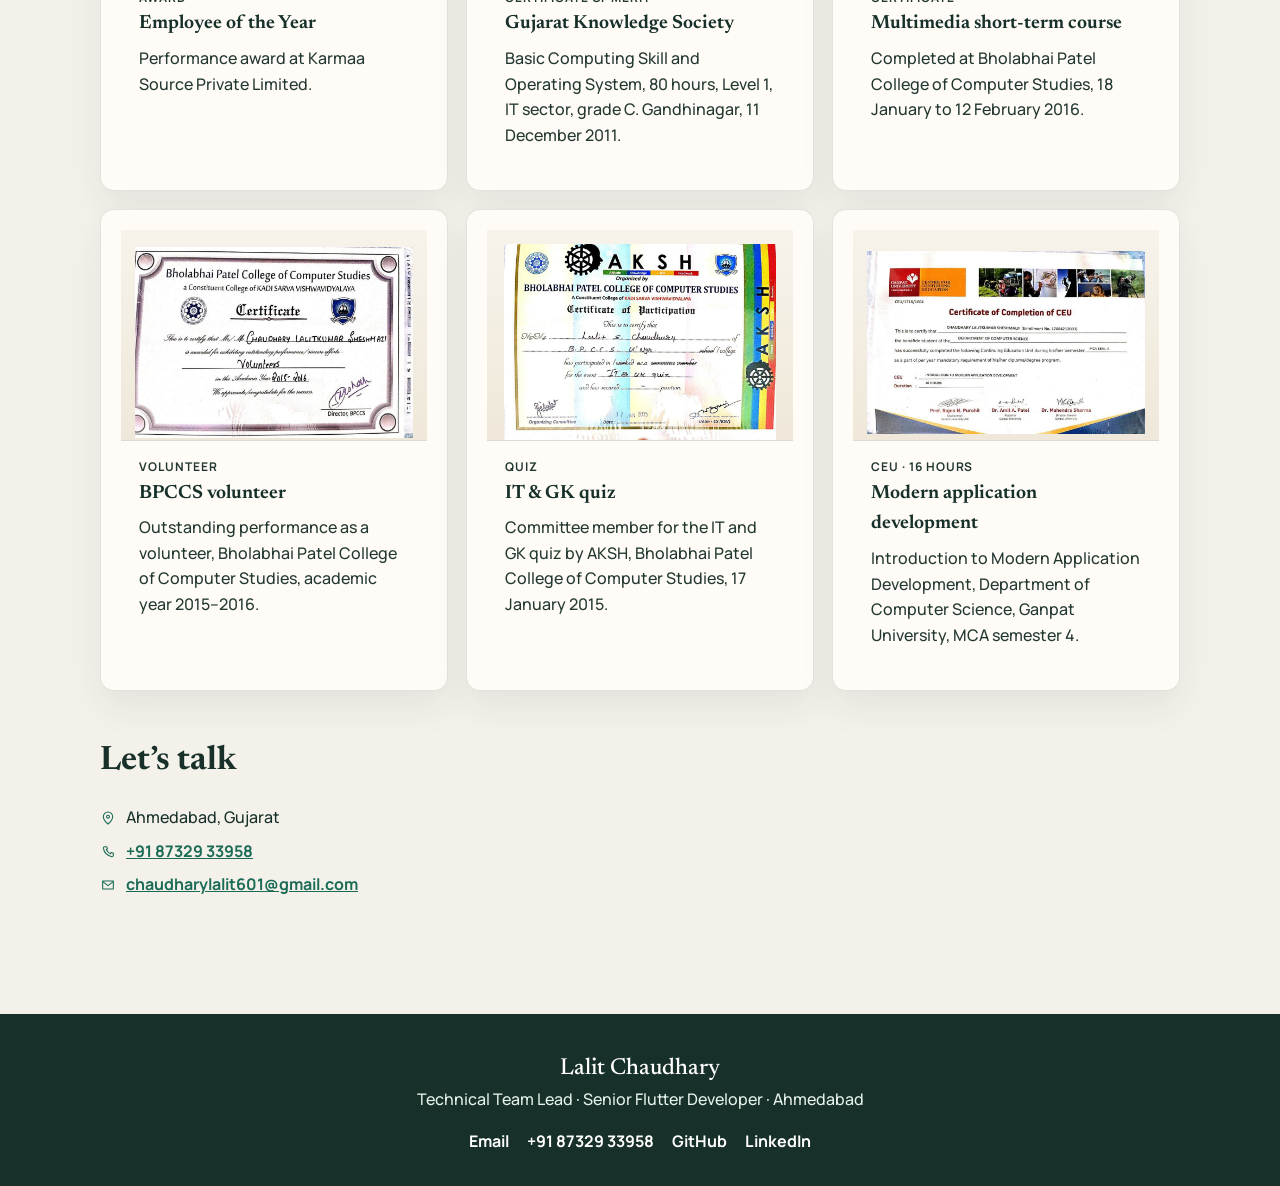
==== commit 8bf9e3c3: "Add a contact footer at the end of the profile. Co-authored-by: Cursor <cursoragent@cursor.com>" ====
--- a/index.html
+++ b/index.html
@@ -346,6 +346,16 @@
       <p class="contact-line"><svg viewBox="0 0 24 24" aria-hidden="true"><path d="M4 6h16v12H4z" fill="none" stroke="currentColor" stroke-width="1.6"/><path d="m4 7 8 6 8-6" fill="none" stroke="currentColor" stroke-width="1.6"/></svg><a href="mailto:chaudharylalit601@gmail.com">chaudharylalit601@gmail.com</a></p>
     </section>
   </main>
+  <footer class="site-footer">
+    <p class="footer-name">Lalit Chaudhary</p>
+    <p>Technical Team Lead · Senior Flutter Developer · Ahmedabad</p>
+    <nav>
+      <a href="mailto:chaudharylalit601@gmail.com">Email</a>
+      <a href="tel:+918732933958">+91 87329 33958</a>
+      <a href="https://github.com/LalitChaudhary" target="_blank" rel="noopener">GitHub</a>
+      <a href="https://www.linkedin.com/in/lalit-chaudhary-b3b082170" target="_blank" rel="noopener">LinkedIn</a>
+    </nav>
+  </footer>
   <script src="main.js"></script>
 </body>
 </html>
--- a/styles.css
+++ b/styles.css
@@ -313,12 +313,28 @@
 }
 .objective { margin-top: 16px; }
 .contact a { color: var(--accent); font-weight: 700; }
-footer {
+.site-footer {
+  margin-top: 28px;
+  padding: 36px 20px 32px;
   text-align: center;
-  color: var(--muted);
-  padding: 8px 16px 40px;
-  font-size: 0.88rem;
-}
+  color: #e7f2ec;
+  background: #17302a;
+}
+.site-footer p { margin: 0; }
+.footer-name {
+  font-family: Newsreader, Georgia, serif;
+  font-size: 1.45rem;
+  color: #fff;
+}
+.site-footer nav {
+  display: flex;
+  flex-wrap: wrap;
+  justify-content: center;
+  gap: 12px 18px;
+  margin-top: 16px;
+}
+.site-footer a { color: #fff; font-weight: 700; text-decoration: none; }
+.site-footer a:hover { color: #b7e0d2; }
 
 @media (max-width: 1024px) {
   .hero { grid-template-columns: 200px 1fr; gap: 28px; }
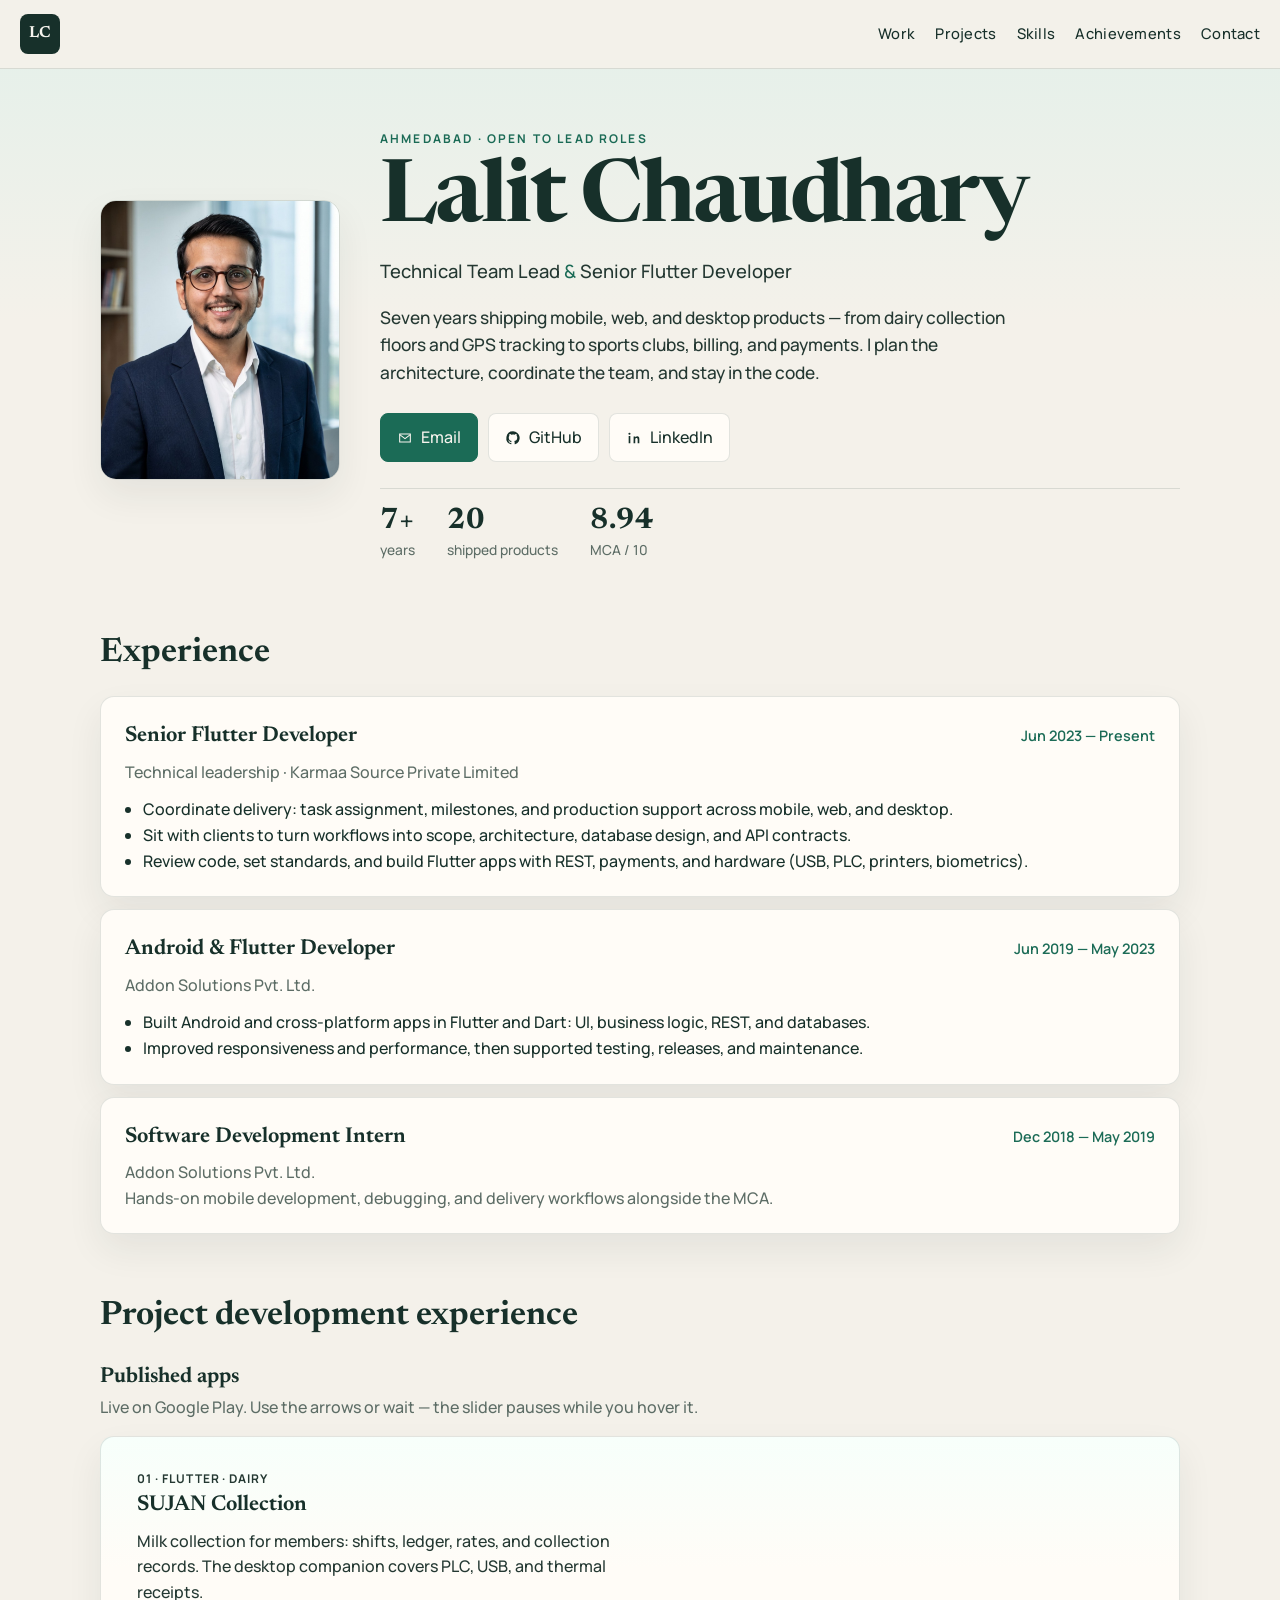
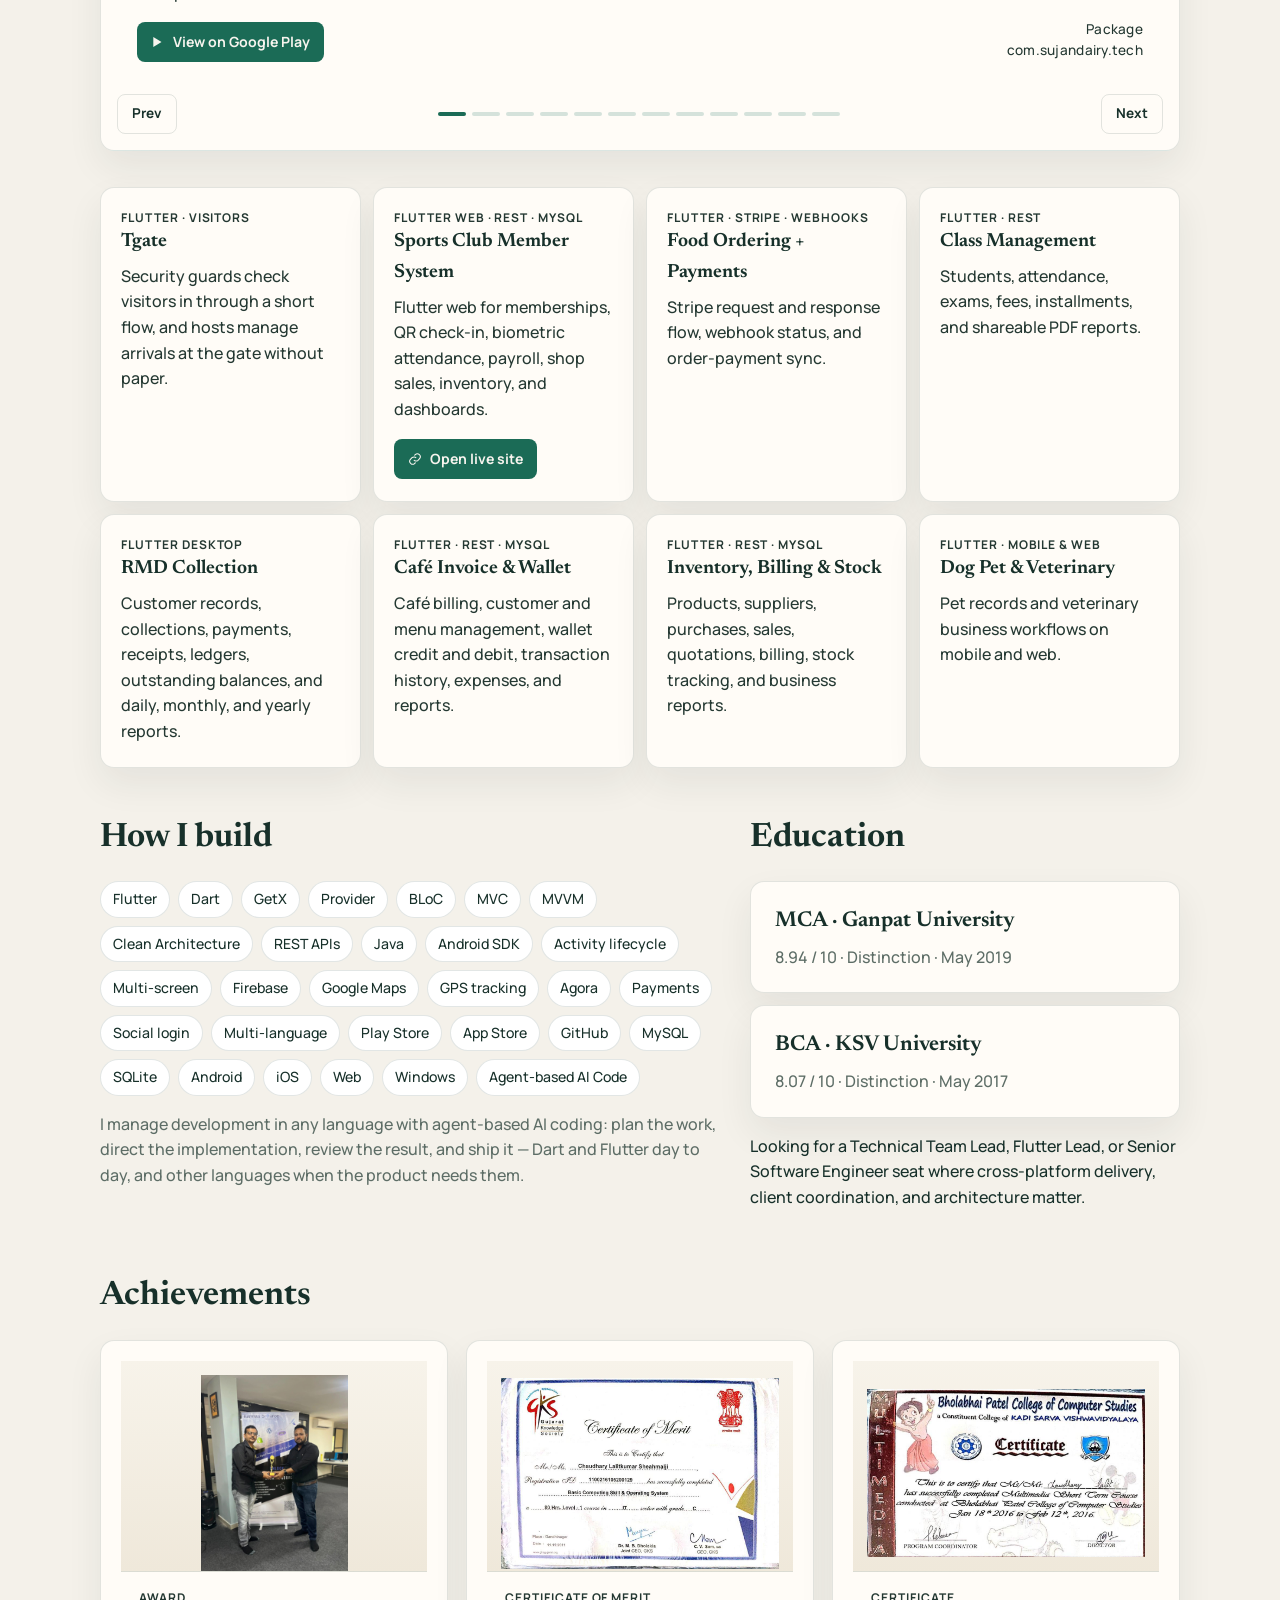
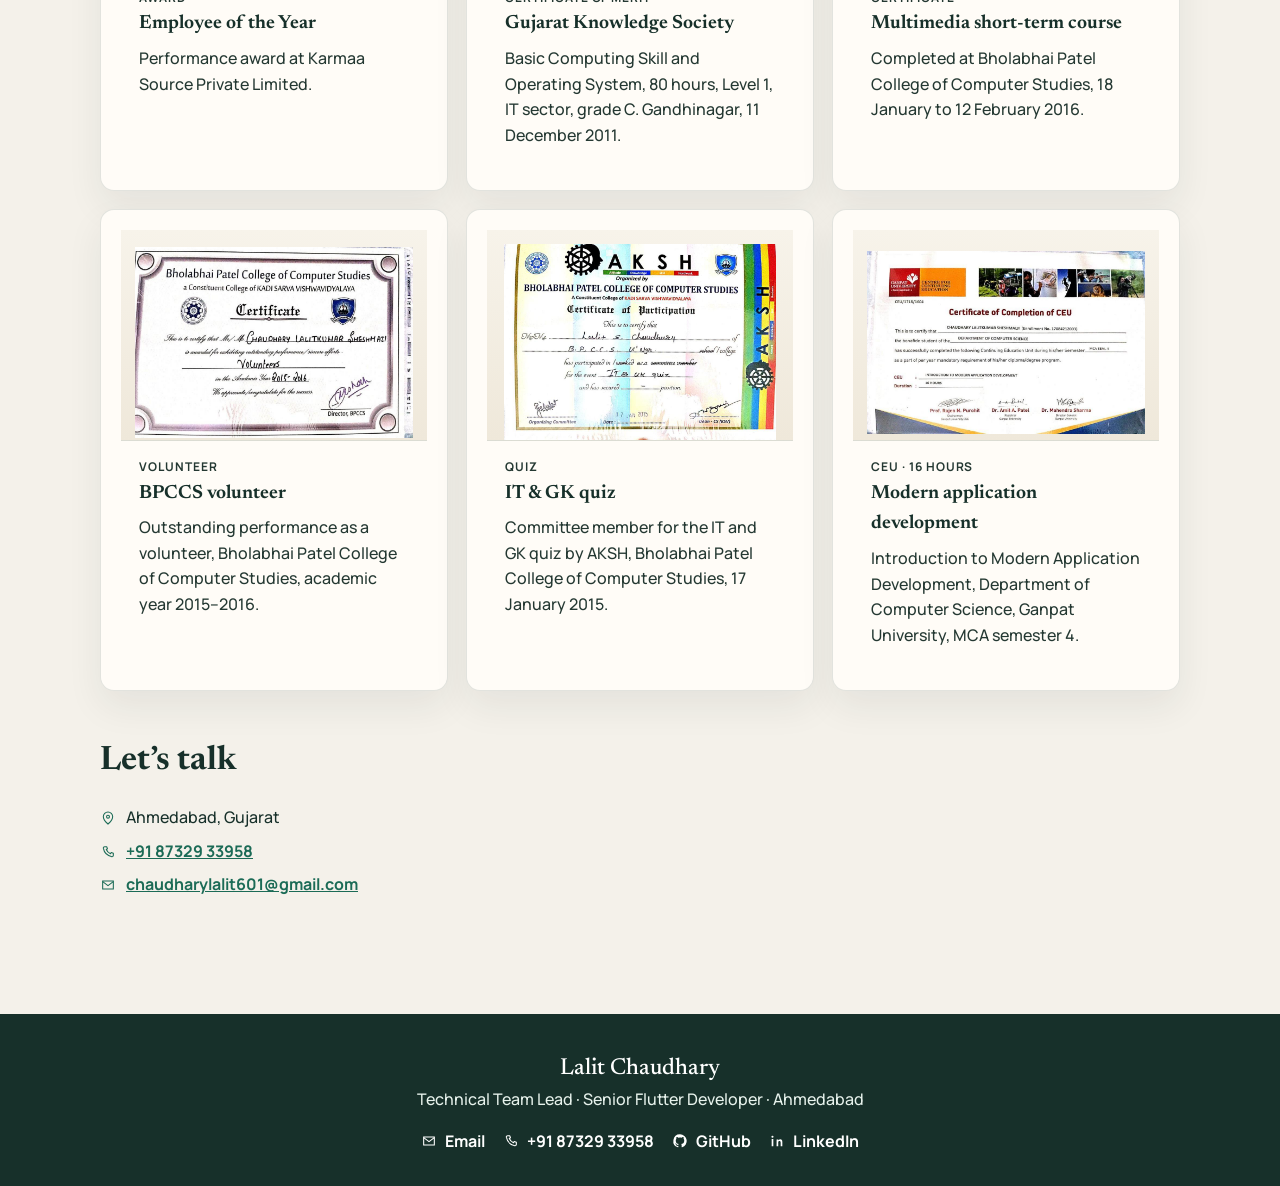
==== commit 10e0cb36: "Add icons to the footer contact links. Co-authored-by: Cursor <cursoragent@cursor.com>" ====
--- a/index.html
+++ b/index.html
@@ -350,10 +350,10 @@
     <p class="footer-name">Lalit Chaudhary</p>
     <p>Technical Team Lead · Senior Flutter Developer · Ahmedabad</p>
     <nav>
-      <a href="mailto:chaudharylalit601@gmail.com">Email</a>
-      <a href="tel:+918732933958">+91 87329 33958</a>
-      <a href="https://github.com/LalitChaudhary" target="_blank" rel="noopener">GitHub</a>
-      <a href="https://www.linkedin.com/in/lalit-chaudhary-b3b082170" target="_blank" rel="noopener">LinkedIn</a>
+      <a href="mailto:chaudharylalit601@gmail.com"><svg viewBox="0 0 24 24" aria-hidden="true"><path d="M4 6h16v12H4z" fill="none" stroke="currentColor" stroke-width="1.6"/><path d="m4 7 8 6 8-6" fill="none" stroke="currentColor" stroke-width="1.6"/></svg>Email</a>
+      <a href="tel:+918732933958"><svg viewBox="0 0 24 24" aria-hidden="true"><path d="M7 4h3l1.2 3.2-1.8 1.1a12 12 0 0 0 6.3 6.3l1.1-1.8L20 14v3a2 2 0 0 1-2.2 2A16 16 0 0 1 5 6.2 2 2 0 0 1 7 4z" fill="none" stroke="currentColor" stroke-width="1.6" stroke-linejoin="round"/></svg>+91 87329 33958</a>
+      <a href="https://github.com/LalitChaudhary" target="_blank" rel="noopener"><svg viewBox="0 0 24 24" aria-hidden="true"><path fill="currentColor" d="M12 2a10 10 0 0 0-3.16 19.49c.5.09.68-.22.68-.48v-1.7c-2.78.6-3.37-1.34-3.37-1.34-.45-1.16-1.1-1.47-1.1-1.47-.9-.62.07-.6.07-.6 1 .07 1.53 1.03 1.53 1.03.89 1.52 2.34 1.08 2.91.83.09-.65.35-1.08.63-1.33-2.22-.25-4.56-1.11-4.56-4.95 0-1.09.39-1.99 1.03-2.69-.1-.25-.45-1.27.1-2.65 0 0 .84-.27 2.75 1.02A9.56 9.56 0 0 1 12 6.8c.85 0 1.7.11 2.5.34 1.9-1.29 2.74-1.02 2.74-1.02.55 1.38.2 2.4.1 2.65.64.7 1.03 1.6 1.03 2.69 0 3.85-2.34 4.7-4.57 4.95.36.31.68.92.68 1.86v2.76c0 .26.18.58.69.48A10 10 0 0 0 12 2z"/></svg>GitHub</a>
+      <a href="https://www.linkedin.com/in/lalit-chaudhary-b3b082170" target="_blank" rel="noopener"><svg viewBox="0 0 24 24" aria-hidden="true"><path fill="currentColor" d="M6.5 9H4V20h2.5zM5.2 4A1.6 1.6 0 1 0 5.2 7.2 1.6 1.6 0 0 0 5.2 4zM20 20h-2.5v-5.6c0-1.55-.55-2.4-1.7-2.4-1.05 0-1.6.7-1.86 1.38-.1.24-.08.57-.08.9V20H11.4s.04-9.4 0-10.4H13.9v1.62c.33-.55 1.2-1.82 3.05-1.82 2.16 0 3.05 1.42 3.05 4.12V20z"/></svg>LinkedIn</a>
     </nav>
   </footer>
   <script src="main.js"></script>
--- a/styles.css
+++ b/styles.css
@@ -333,7 +333,8 @@
   gap: 12px 18px;
   margin-top: 16px;
 }
-.site-footer a { color: #fff; font-weight: 700; text-decoration: none; }
+.site-footer a { color: #fff; font-weight: 700; text-decoration: none; display: inline-flex; align-items: center; gap: 8px; }
+.site-footer svg { width: 16px; height: 16px; flex: none; }
 .site-footer a:hover { color: #b7e0d2; }
 
 @media (max-width: 1024px) {
